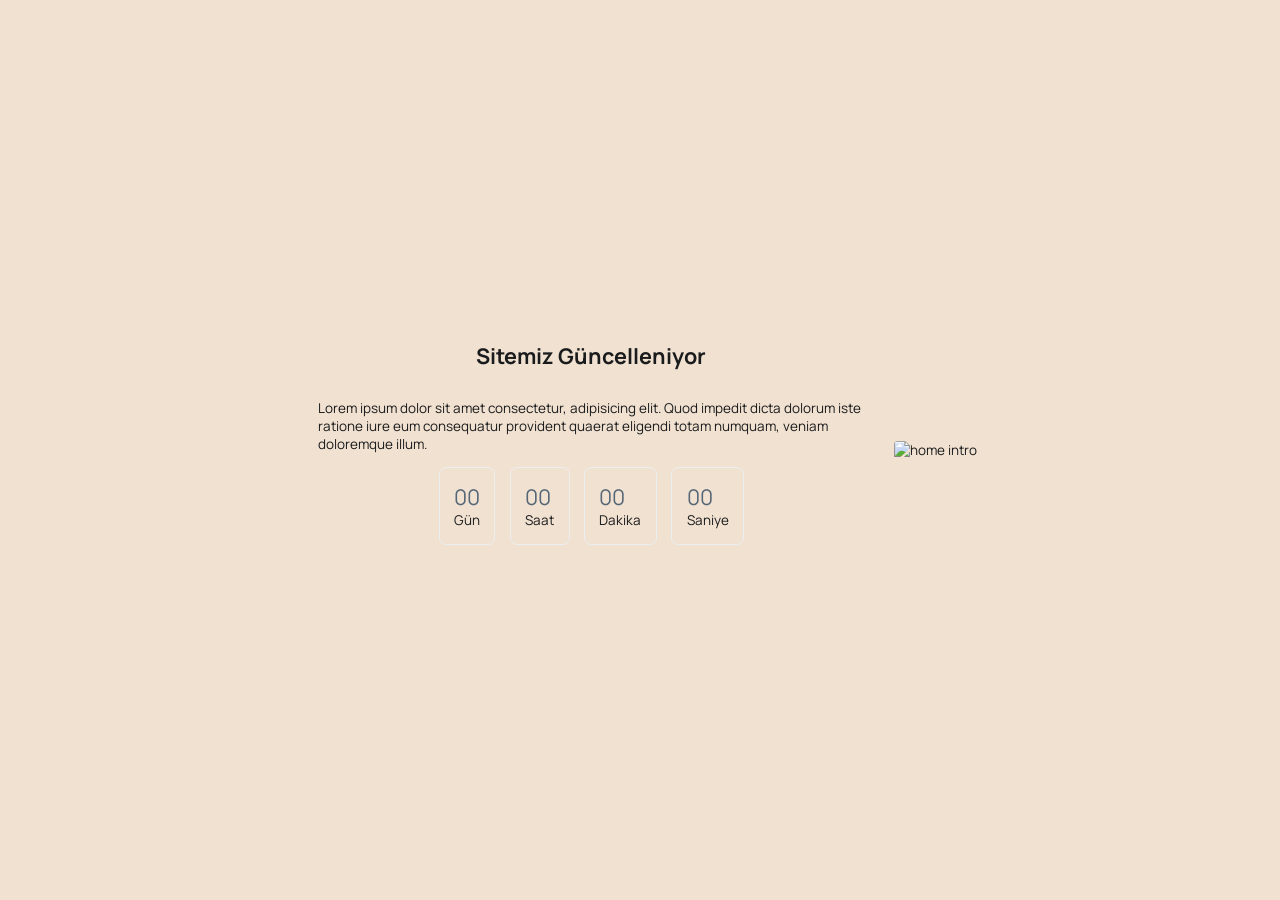
==== index.html @ 076073d6 "Add files via upload" ====
<!DOCTYPE html>
<!-- custom html file made by JeanDoe -->
<html lang="en">
<head>
    <meta charset="UTF-8">
    <meta name="viewport" content="width=device-width, initial-scale=1.0">
    <!-- custom css file link -->
    <link rel="stylesheet" href="css/style.css">
    <!-- font awesome icons -->
    <link rel="stylesheet" href="https://cdnjs.cloudflare.com/ajax/libs/font-awesome/6.4.0/css/all.min.css">
    <!-- document title -->
    <title>Comming soon landing page</title>
</head>
<body>    
    <section class="section home">
        <div class="intro">
            <h2>Sitemiz Güncelleniyor</h2>
            <p>Lorem ipsum dolor sit amet consectetur, adipisicing elit. Quod impedit dicta dolorum iste ratione iure eum consequatur provident quaerat eligendi totam numquam, veniam doloremque illum.</p>
            <div class="counter">
                <p class="day"><span>00</span>Gün</p>
                <p class="hour"><span>00</span>Saat</p>
                <p class="minute"><span>00</span>Dakika</p>
                <p class="second"><span>00</span>Saniye</p>
            </div>
        </div>
        <img src="img/Create-cuate.svg" alt="home intro">
    </section>
</body>
</html>
---- css/style.css ----
@charset 'utf-8';
@import url('https://fonts.googleapis.com/css2?family=Manrope&display=swap');

/* custom css file ,ade by JeanDoe */

/* initaialisation */

*{
    margin: 0;
    padding: 0;
    box-sizing: border-box;
    border: none;
    outline: none;
    text-decoration: none;
}

/*  declaration of variables  */
:root{
    --main-clr: #ffc100;
    --second-clr: #567;
    --light-bg: #f1e1d1;
    --white-bg: #f9fafa;
    --white: #fff;
    --black: #1a1b1c;
    --light-clr: #eceff1;
    --border: 1px solid var(--light-clr);
    --body-font: 'Manrope', Arial, sans-serif;
}

/* base */

html{
    font-size: 90%;
    scroll-behavior: smooth;
}

body{
    display: flex;
    justify-content: center;
    align-items: center;
    padding: 1rem;
    background: var(--light-bg);
    height: 100vh;
    font-weight: normal;
    font-size: 0.938rem;
    font-family: var(--body-font);
    color: var(--black);
}

.home{
    display: flex;
    justify-content: center;
    align-items: center;
    gap: 1rem;
    border-radius: .25rem;
    height: auto;
    width: 100%;
    flex-wrap: wrap-reverse;
    position: relative;
}

.home img{
    border-radius: .25rem;
    height: 100%;
    max-width: 30rem;
}

.home .intro{
    max-width: 40rem;
    display: flex;
    align-items: center;
    flex-direction: column;
    gap: 1rem;
    padding: 1rem;
    width: 100%;
}

.home .intro h2{
    font-size: 1.5rem;
    margin-bottom: 1rem;
    text-transform: capitalize;
}

.home .intro .description{
    margin-bottom: 1rem;
}

.home .intro .counter{
    margin-bottom: 1rem;
    display: flex;
    flex-wrap: wrap;
    gap: 1rem;
    text-transform: capitalize;
}

.home .intro .counter p{
    text-transform: capitalize;
    border: var(--border);
    padding: 1rem;
    border-radius: .5rem;
}

.home .intro .counter p span{
    display: block;
    font-size: 1.5rem;
    color: var(--second-clr);
}
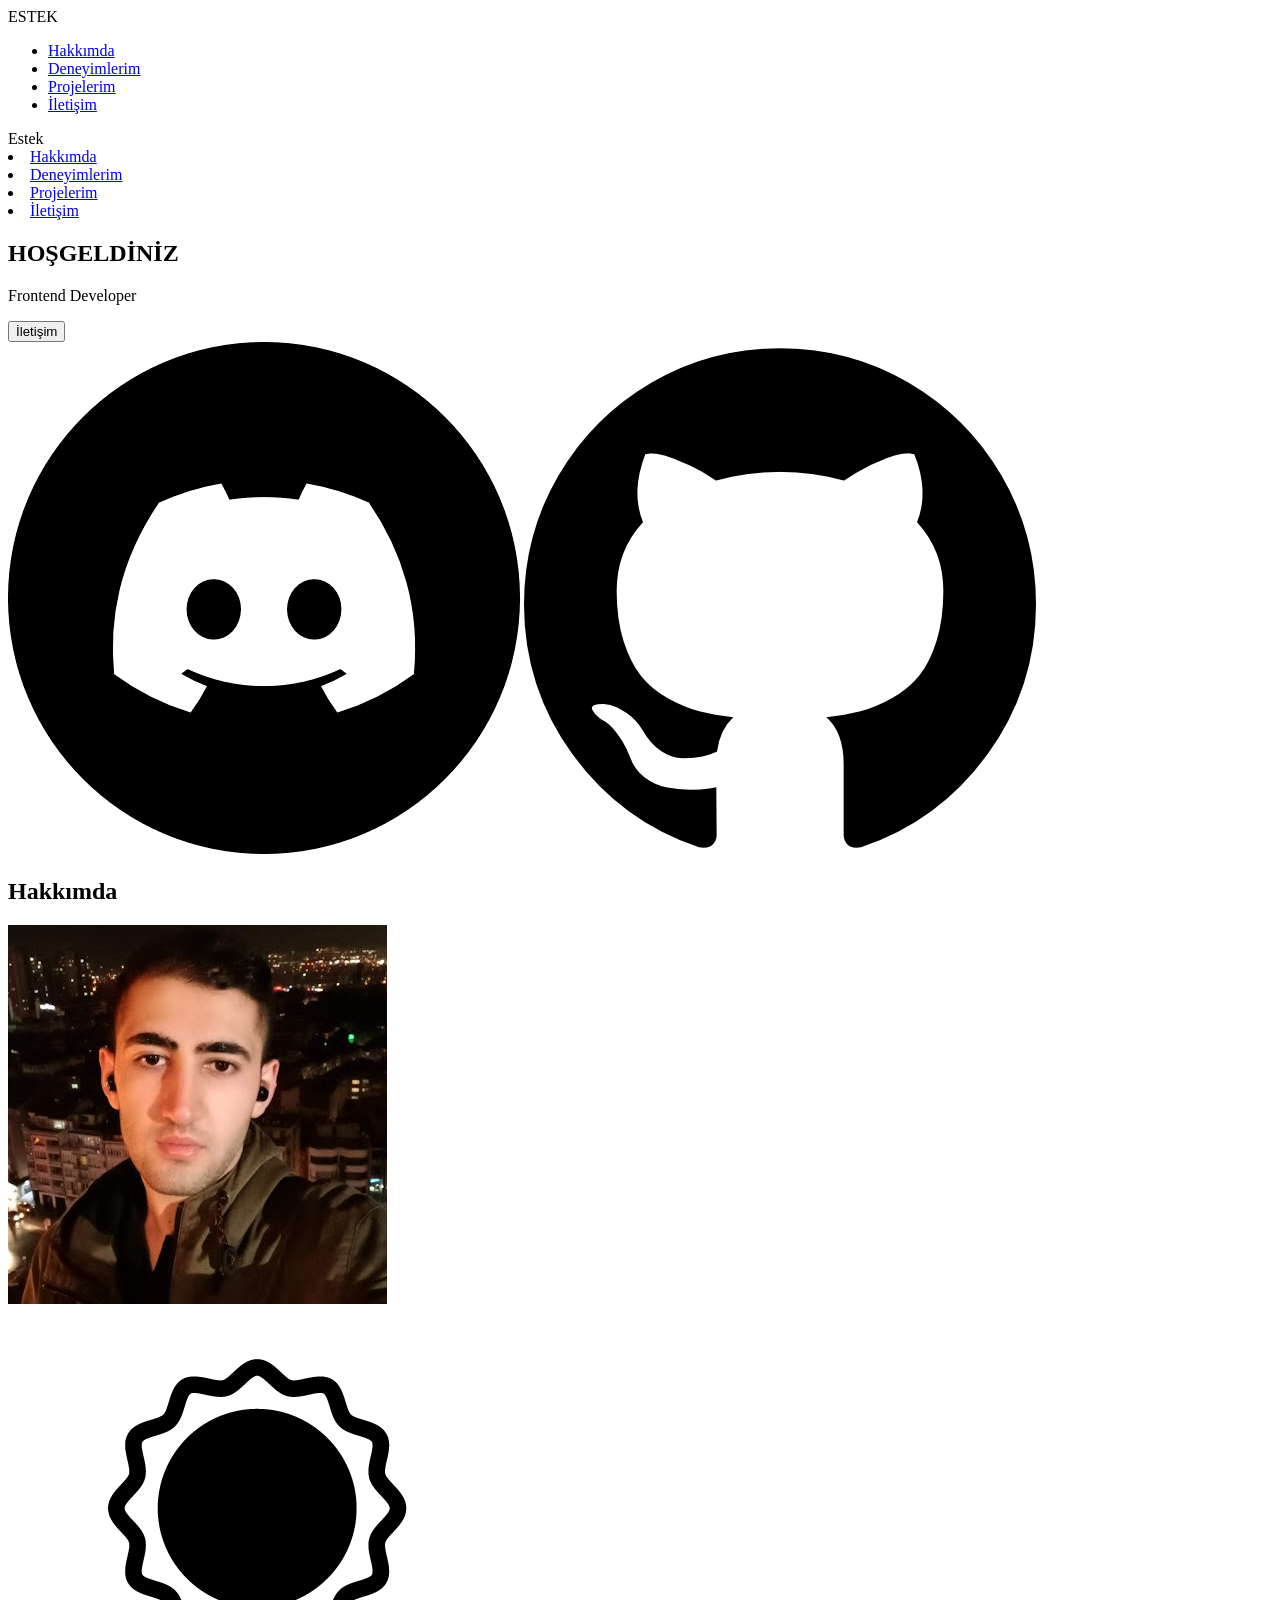
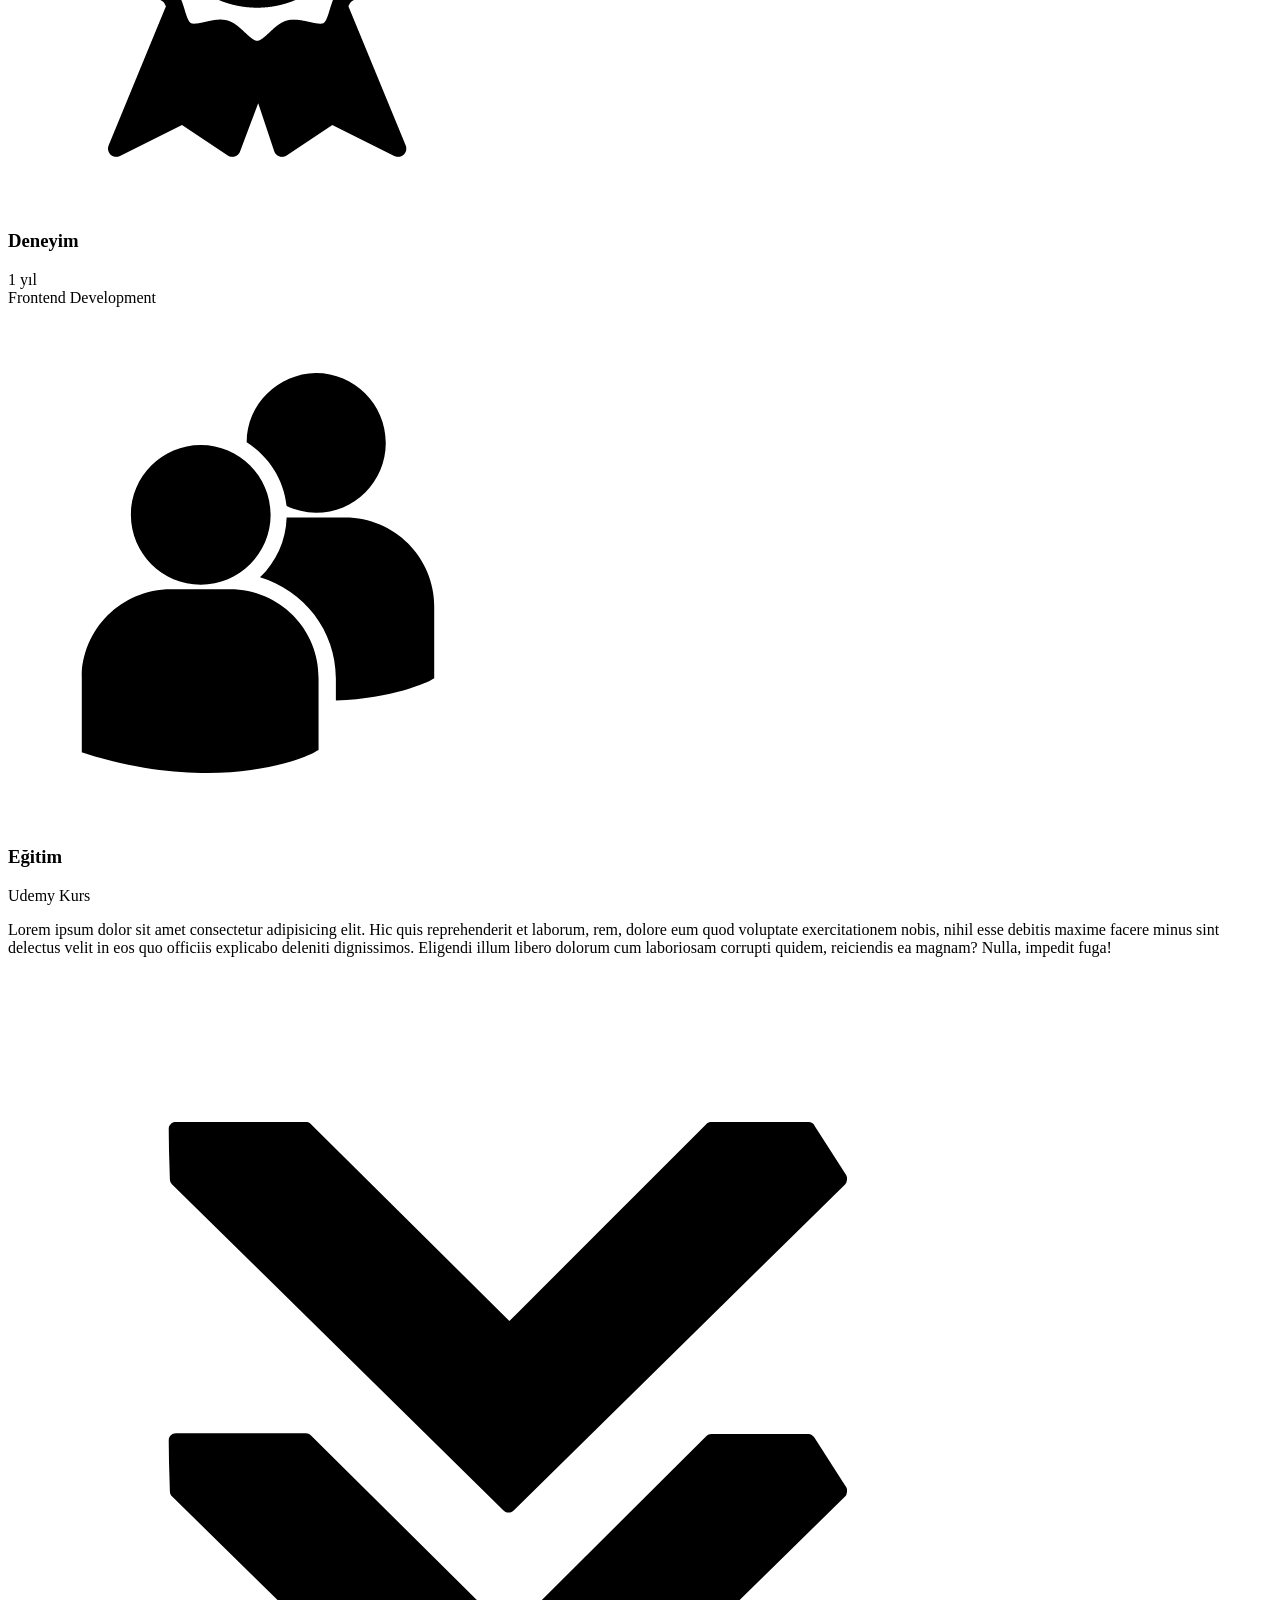
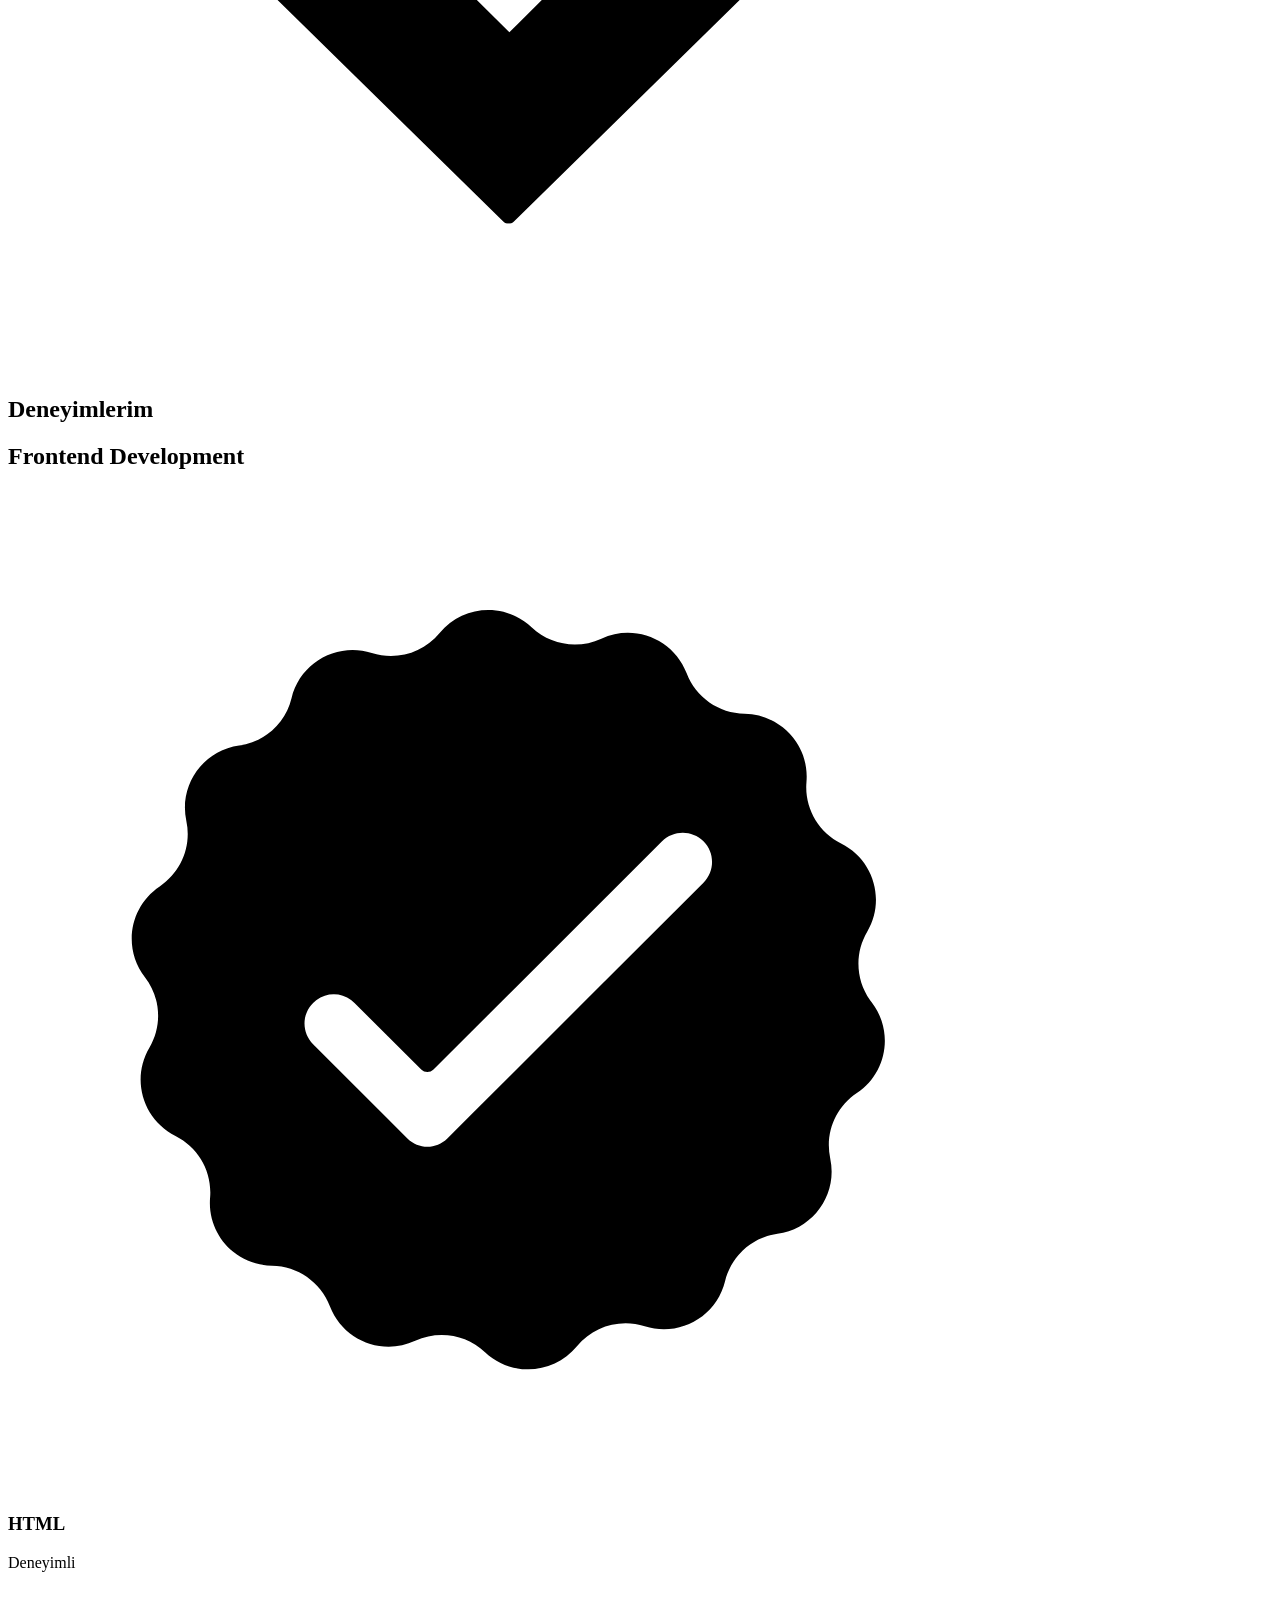
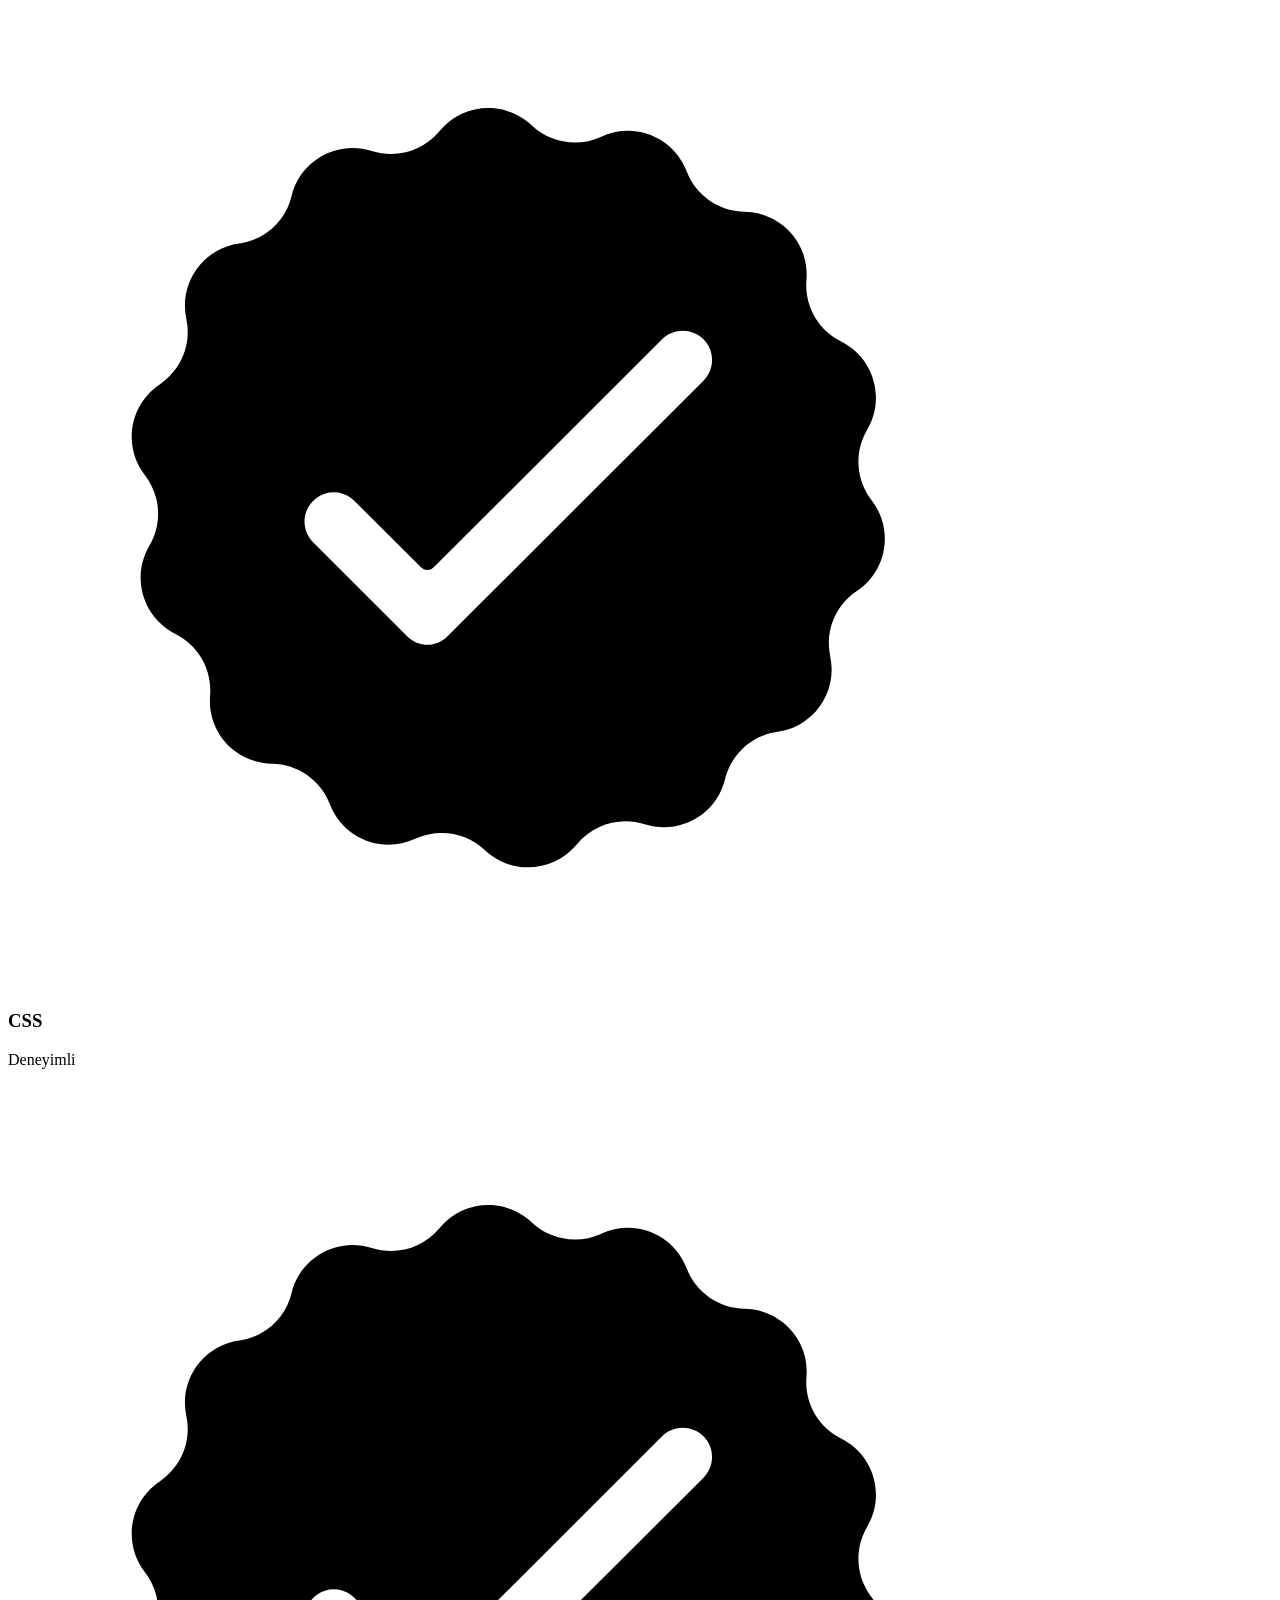
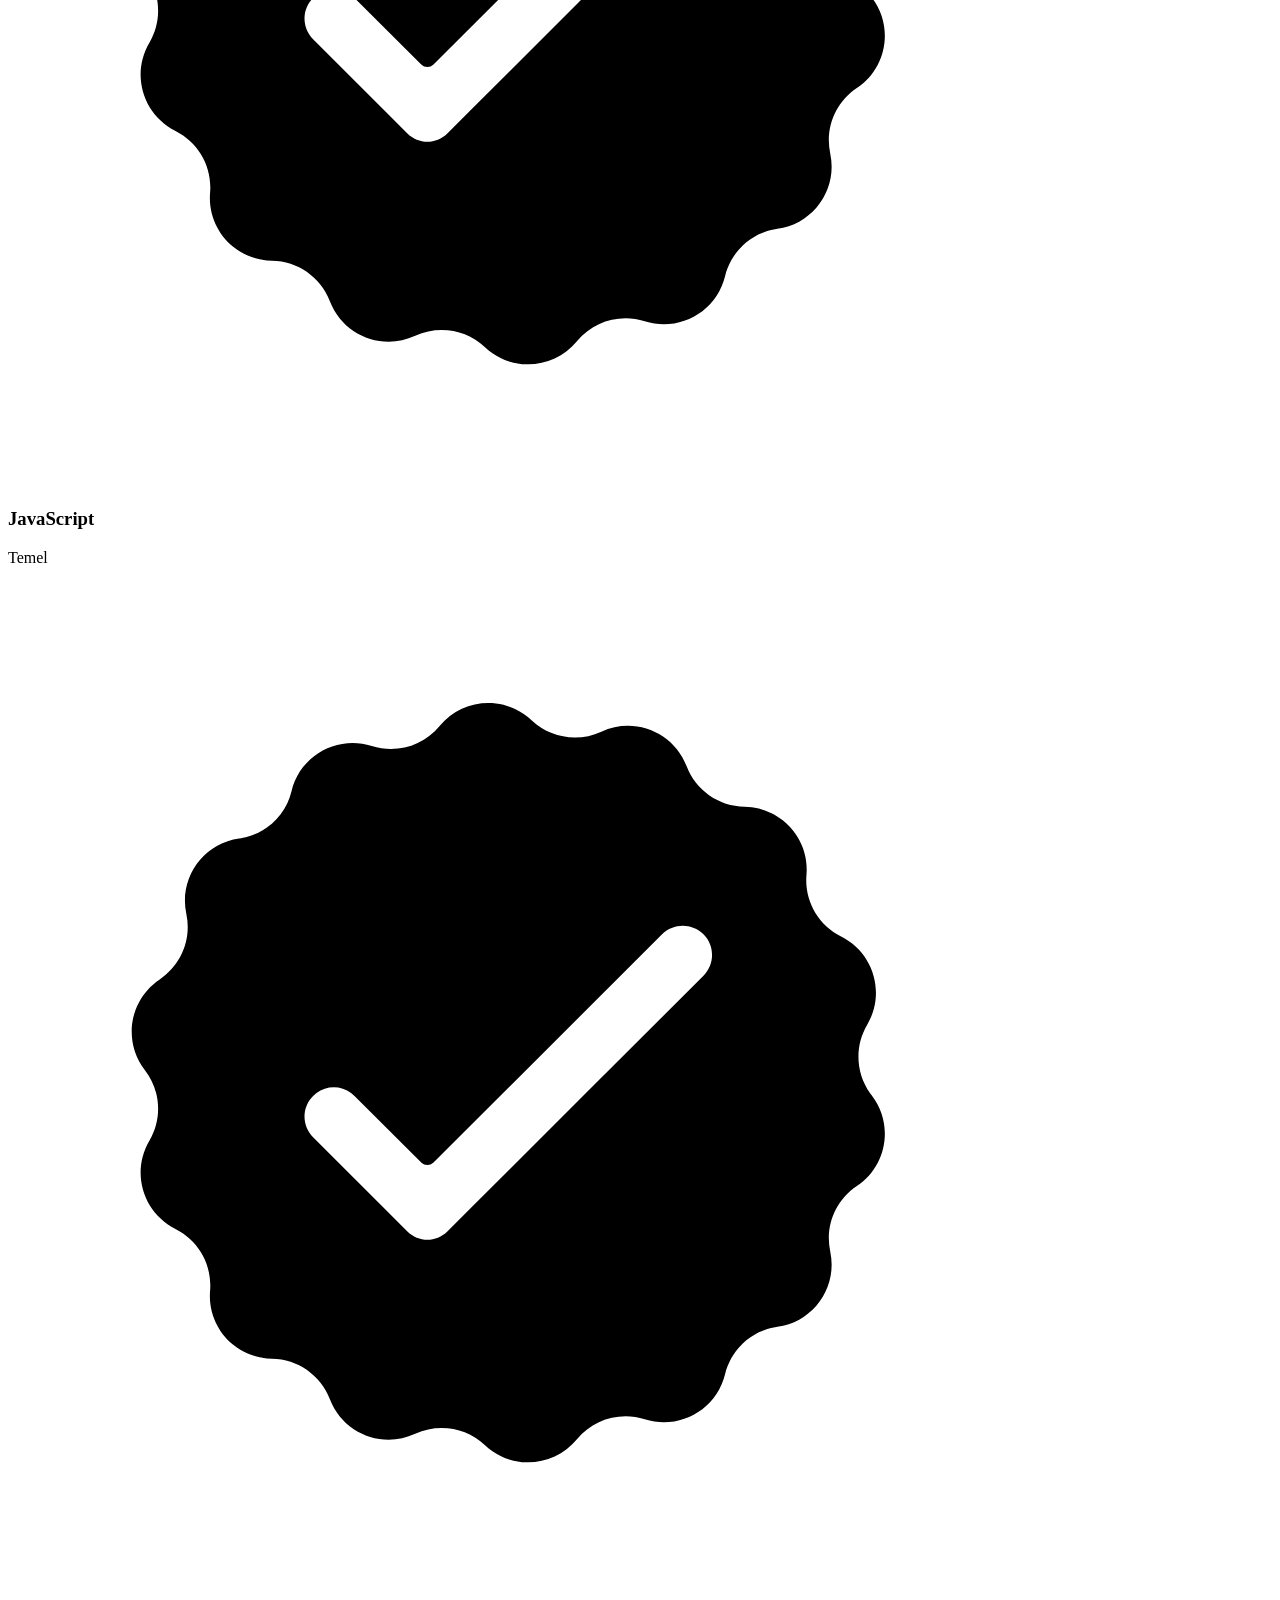
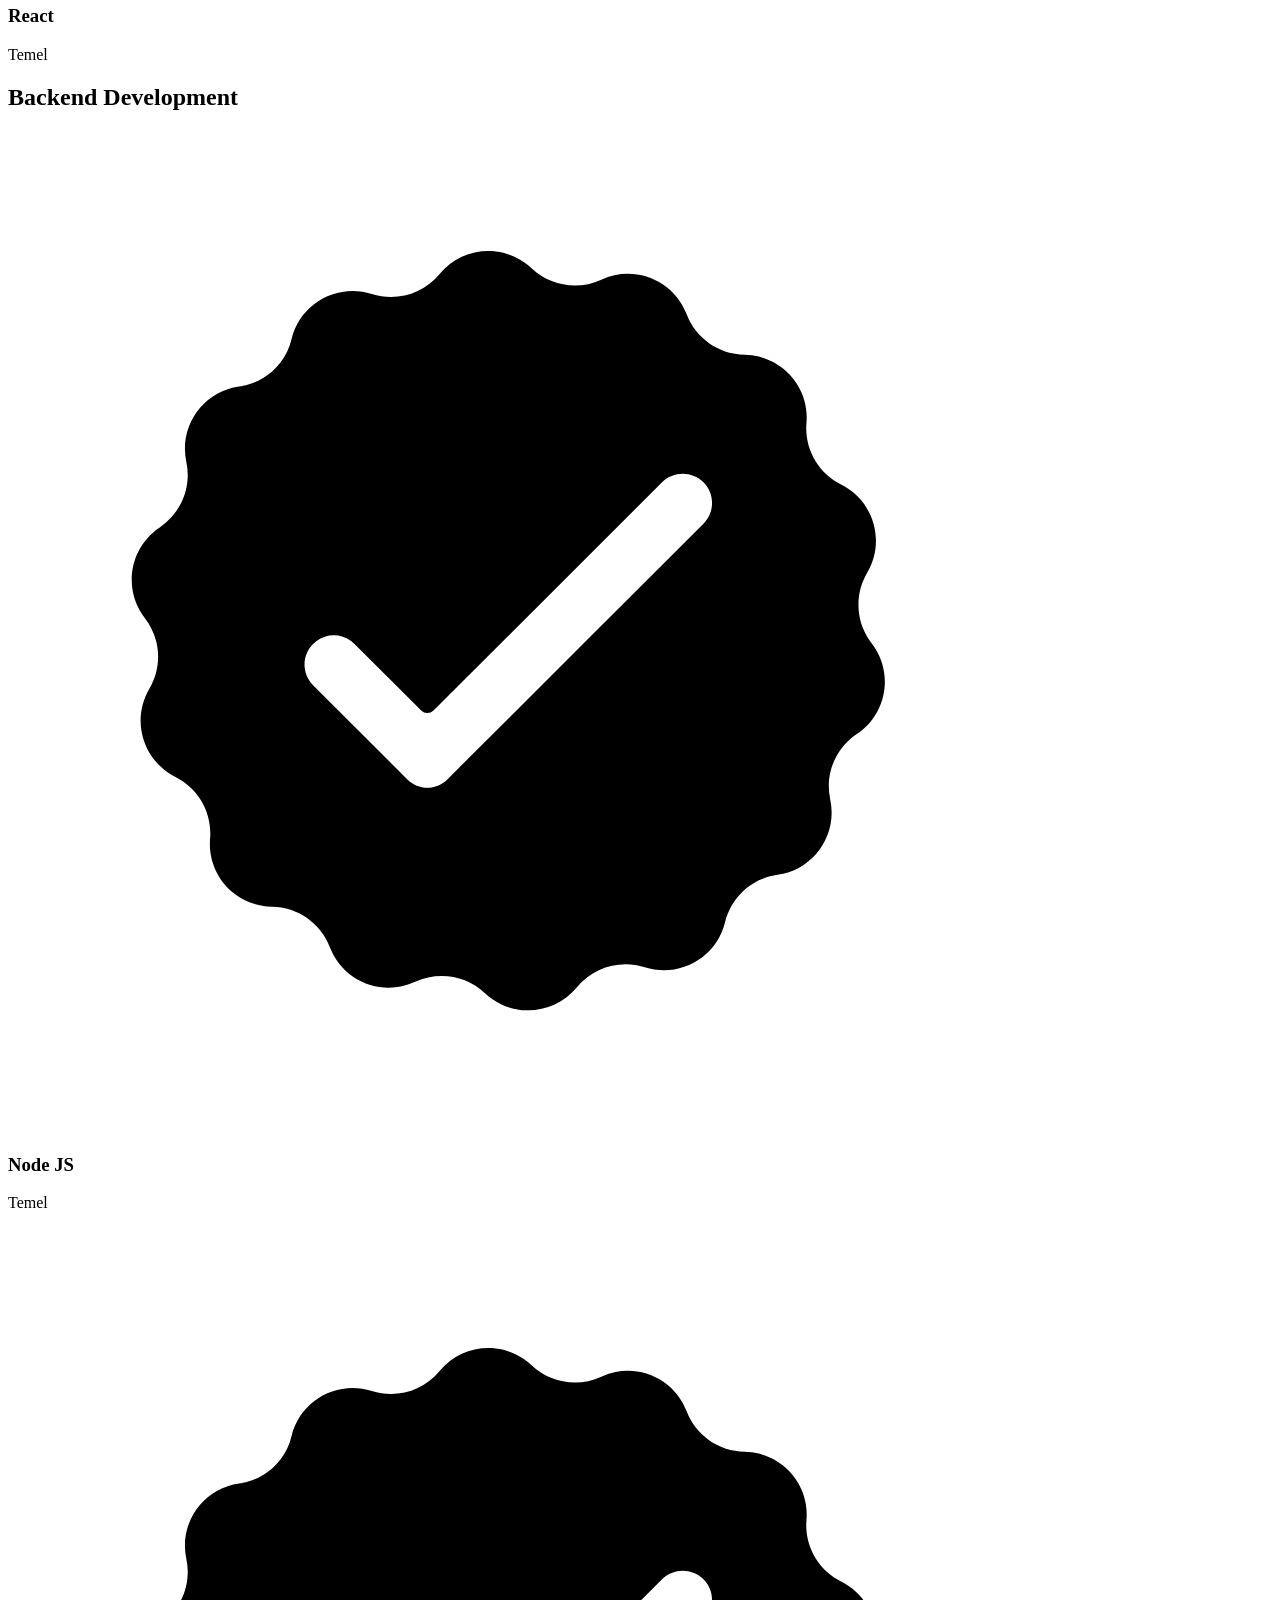
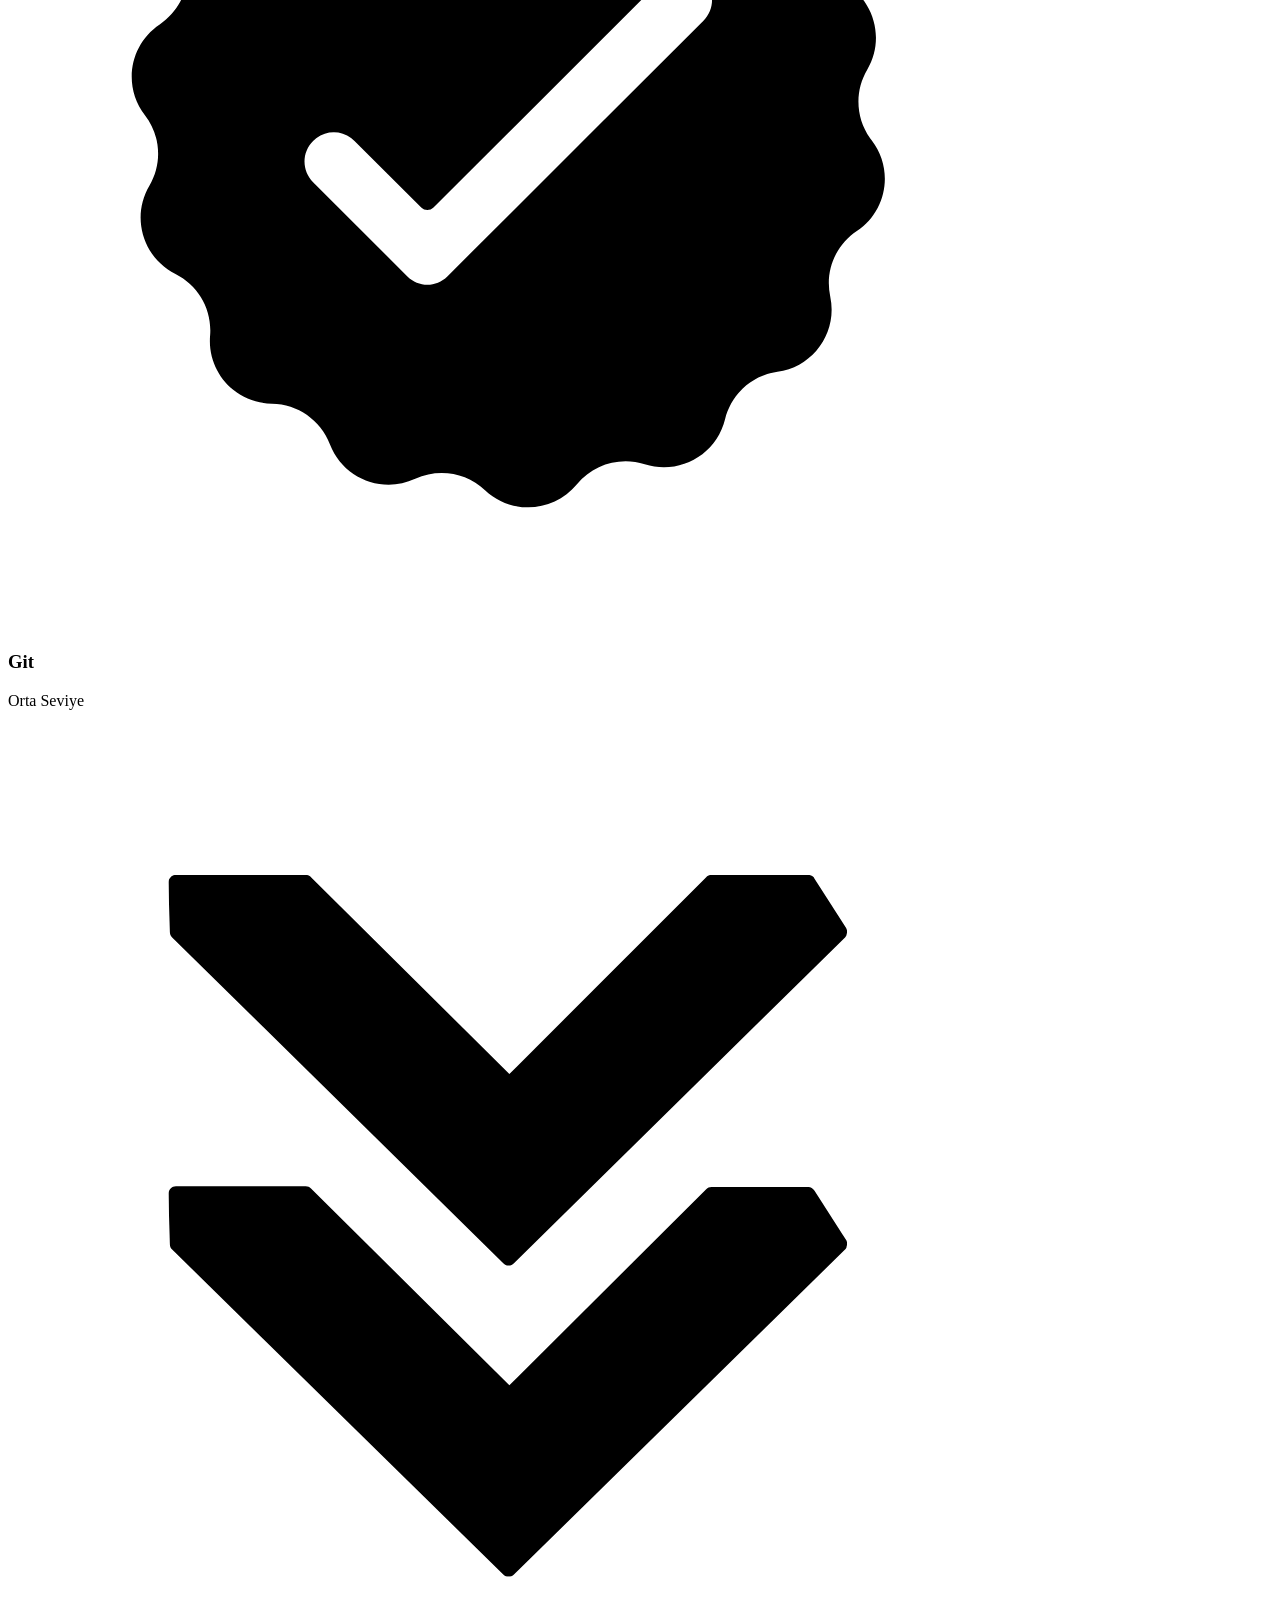
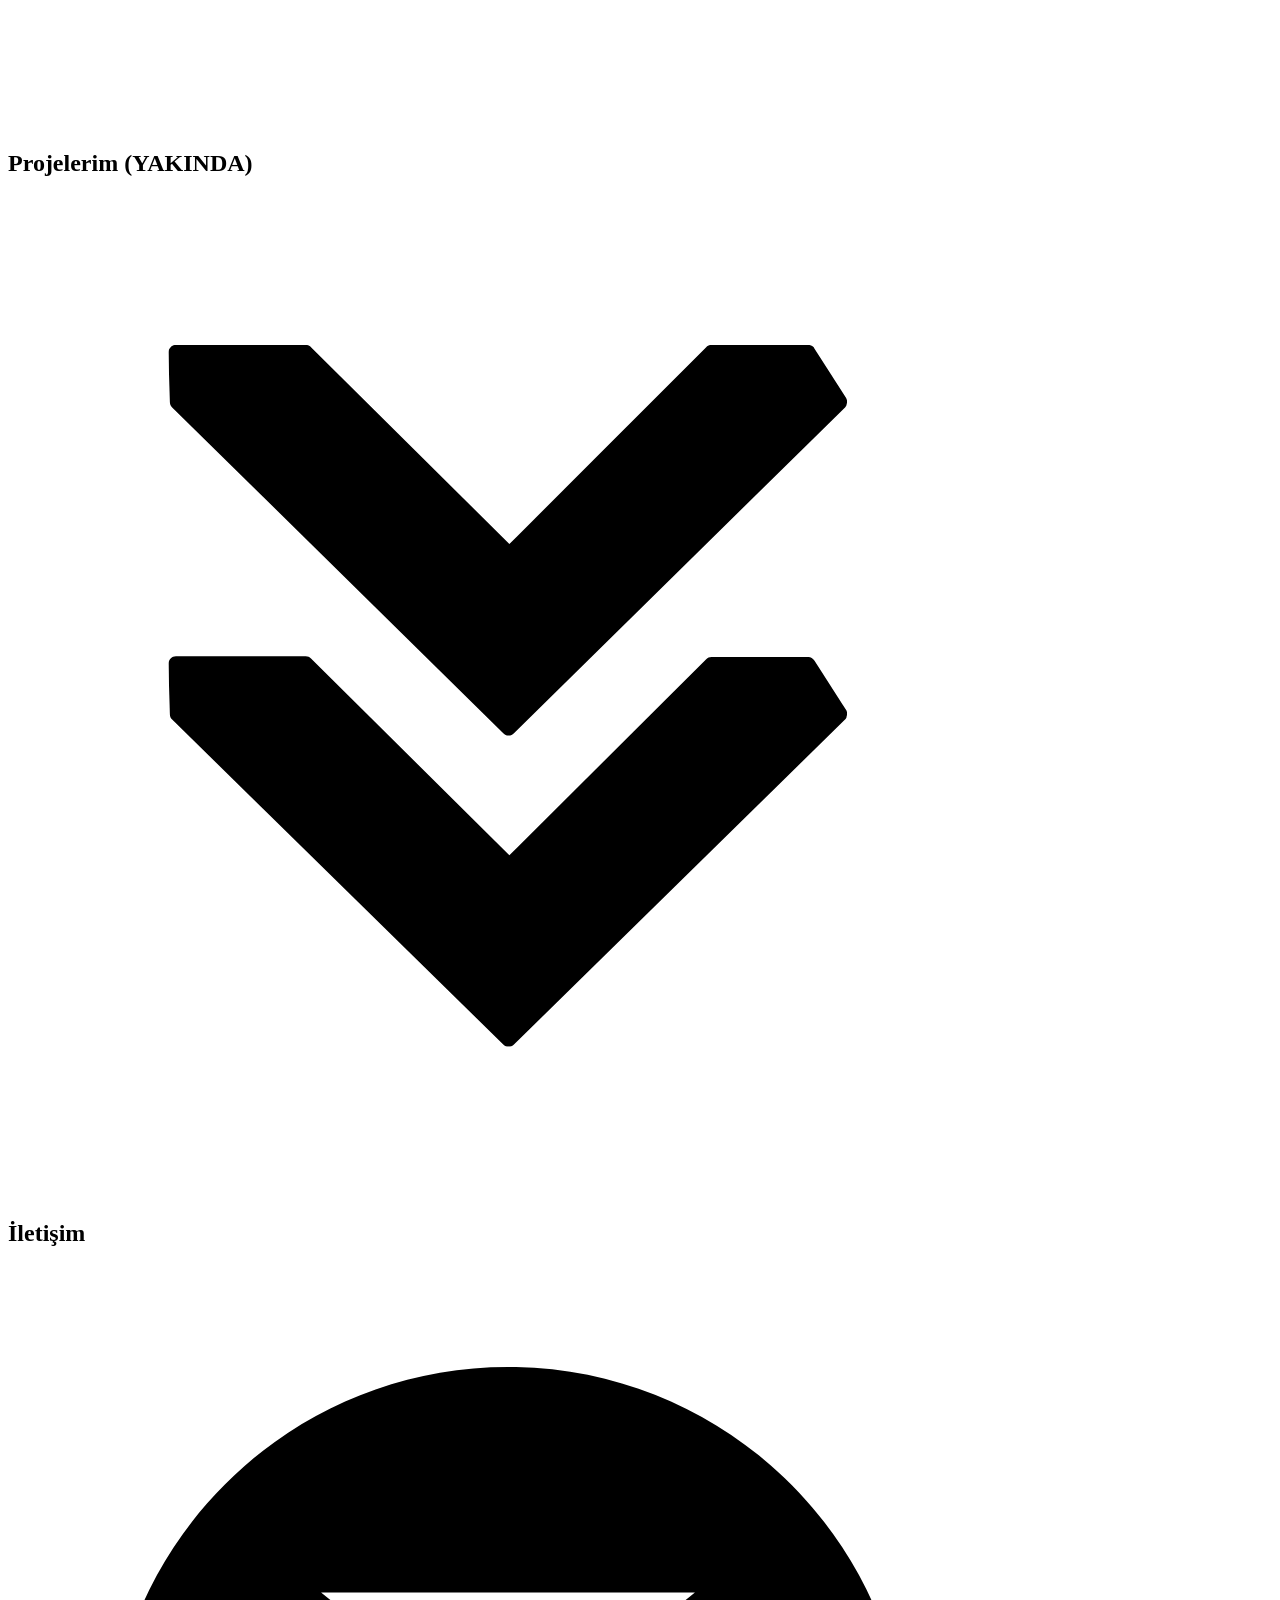
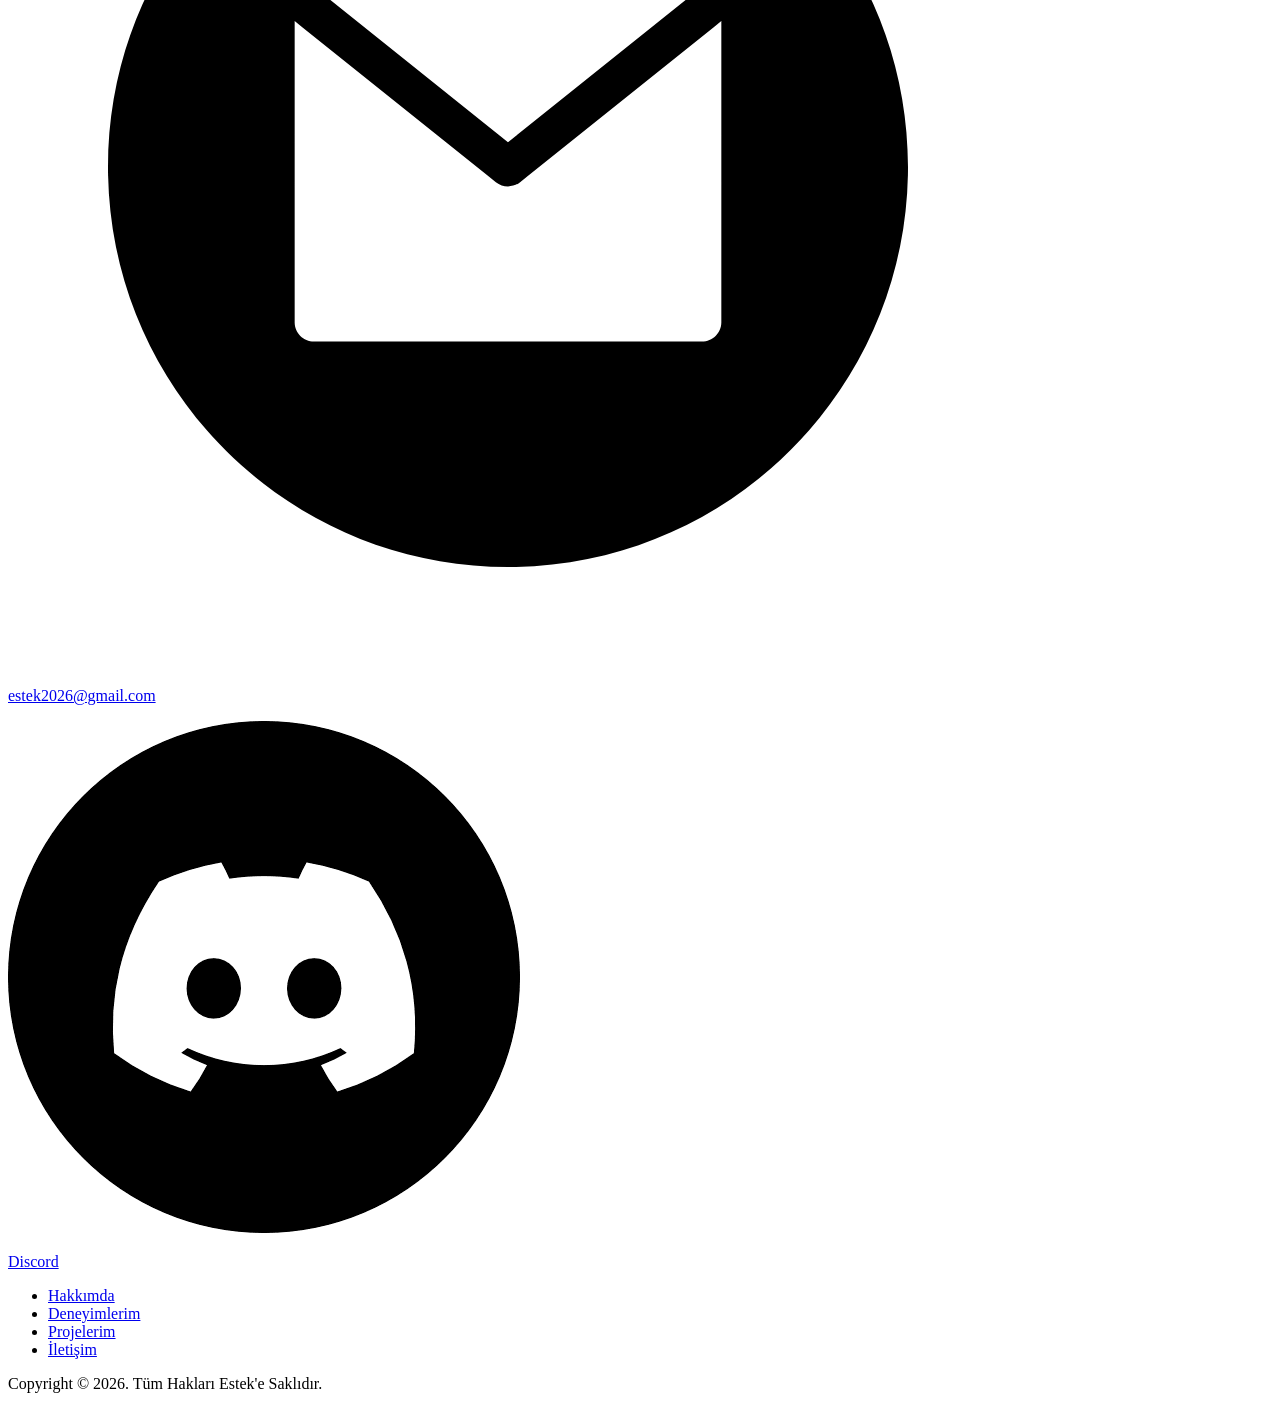
==== commit 594d5068: "Add files via upload" ====
--- a/index.html
+++ b/index.html
@@ -1,29 +1,271 @@
 <!DOCTYPE html>
-<!-- custom html file made by JeanDoe -->
 <html lang="en">
-<head>
-    <meta charset="UTF-8">
-    <meta name="viewport" content="width=device-width, initial-scale=1.0">
-    <!-- custom css file link -->
-    <link rel="stylesheet" href="css/style.css">
-    <!-- font awesome icons -->
-    <link rel="stylesheet" href="https://cdnjs.cloudflare.com/ajax/libs/font-awesome/6.4.0/css/all.min.css">
-    <!-- document title -->
-    <title>Comming soon landing page</title>
-</head>
-<body>    
-    <section class="section home">
-        <div class="intro">
-            <h2>Sitemiz Güncelleniyor</h2>
-            <p>Lorem ipsum dolor sit amet consectetur, adipisicing elit. Quod impedit dicta dolorum iste ratione iure eum consequatur provident quaerat eligendi totam numquam, veniam doloremque illum.</p>
-            <div class="counter">
-                <p class="day"><span>00</span>Gün</p>
-                <p class="hour"><span>00</span>Saat</p>
-                <p class="minute"><span>00</span>Dakika</p>
-                <p class="second"><span>00</span>Saniye</p>
-            </div>
-        </div>
-        <img src="img/Create-cuate.svg" alt="home intro">
-    </section>
-</body>
-</html>+  <head>
+    <meta charset="UTF-8" />
+    <meta http-equiv="X-UA-Compatible" content="IE=edge" />
+    <meta name="viewport" content="width=device-width, initial-scale=1.0" />
+    <title>Estek</title>
+    <link rel="stylesheet" href="style.css" />
+    <link rel="stylesheet" href="mediaqueries.css" />
+     <link rel="icon" href="/assets/estek_logo.jpg" type="image/x-icon">
+  </head>
+
+
+  <body>
+    <nav id="desktop-nav">
+      <div class="logo">ESTEK</div>
+      <div>
+        <ul class="nav-links">
+          <li><a href="#about">Hakkımda</a></li>
+          <li><a href="#experience">Deneyimlerim</a></li>
+          <li><a href="#projects">Projelerim</a></li>
+          <li><a href="#contact">İletişim</a></li>
+        </ul>
+      </div>
+    </nav>
+    <nav id="hamburger-nav">
+      <div class="logo">Estek</div>
+      <div class="hamburger-menu">
+        <div class="hamburger-icon" onclick="toggleMenu()">
+          <span></span>
+          <span></span>
+          <span></span>
+        </div>
+        <div class="menu-links">
+          <li><a href="#about" onclick="toggleMenu()">Hakkımda</a></li>
+          <li><a href="#experience" onclick="toggleMenu()">Deneyimlerim</a></li>
+          <li><a href="#projects" onclick="toggleMenu()">Projelerim</a></li>
+          <li><a href="#contact" onclick="toggleMenu()">İletişim</a></li>
+        </div>
+      </div>
+    </nav>
+    <section id="profile">
+      <div class="section__text">
+        <h1 class="title">HOŞGELDİNİZ</h1>
+        <p class="section__text__p2">Frontend Developer</p>
+        <div class="btn-container">
+          <button class="btn btn-color-1" onclick="location.href='./#contact'">
+            İletişim
+          </button>
+        </div>
+        <div id="socials-container">
+          <img
+            src="./assets/discord-icon.webp"
+            alt="My LinkedIn profile"
+            class="icon"
+            onclick="location.href='https://discord.gg/jt8sPBTThY'"
+          />
+         
+          <img
+            src="./assets/github.png"
+            alt="My Github profile"
+            class="icon"
+            onclick="location.href='https://github.com/'"
+          />
+        </div>
+      </div>
+    </section>
+
+  <!----------------------------HAKKIMDA KISMI------------------>
+
+    <section id="about">
+      <h1 class="title">Hakkımda</h1>
+      <div class="section-container">
+        <div class="section__pic-container">
+          <img
+            src="./assets/about-pic.jpg"
+            alt="Profile picture"
+            class="about-pic"
+          />
+        </div>
+        <div class="about-details-container">
+          <div class="about-containers">
+            <div class="details-container">
+              <img
+                src="./assets/experience.png"
+                alt="Experience icon"
+                class="icon"
+              />
+              <h3>Deneyim
+              </h3>
+              <p>1 yıl <br />Frontend Development</p>
+            </div>
+            <div class="details-container">
+              <img
+                src="./assets/education.png"
+                alt="Education icon"
+                class="icon"
+              />
+              <h3>Eğitim</h3>
+              <p>Udemy Kurs</p>
+            </div>
+          </div>
+          <div class="text-container">
+            <p>
+              Lorem ipsum dolor sit amet consectetur adipisicing elit. Hic quis
+              reprehenderit et laborum, rem, dolore eum quod voluptate
+              exercitationem nobis, nihil esse debitis maxime facere minus sint
+              delectus velit in eos quo officiis explicabo deleniti dignissimos.
+              Eligendi illum libero dolorum cum laboriosam corrupti quidem,
+              reiciendis ea magnam? Nulla, impedit fuga!
+            </p>
+          </div>
+        </div>
+      </div>
+      <img
+        src="./assets/arrow.png"
+        alt="Arrow icon"
+        class="icon arrow"
+        onclick="location.href='./#experience'"
+      />
+    </section>
+
+<!----------------------------------DENEYİMLERİM KISMI-------------------->
+
+    <section id="experience">
+      <h1 class="title">Deneyimlerim</h1>
+      <div class="experience-details-container">
+        <div class="about-containers">
+          <div class="details-container">
+            <h2 class="experience-sub-title">Frontend Development</h2>
+            <div class="article-container">
+              <article>
+                <img
+                  src="./assets/checkmark.png"
+                  alt="Experience icon"
+                  class="icon"
+                />
+                <div>
+                  <h3>HTML</h3>
+                  <p>Deneyimli</p>
+                </div>
+              </article>
+              <article>
+                <img
+                  src="./assets/checkmark.png"
+                  alt="Experience icon"
+                  class="icon"
+                />
+                <div>
+                  <h3>CSS</h3>
+                  <p>Deneyimli</p>
+                </div>
+              </article>
+              <article>
+                <img
+                  src="./assets/checkmark.png"
+                  alt="Experience icon"
+                  class="icon"
+                />
+                <div>
+                  <h3>JavaScript</h3>
+                  <p>Temel</p>
+                </div>
+              </article>
+           
+              <article>
+                <img
+                  src="./assets/checkmark.png"
+                  alt="Experience icon"
+                  class="icon"
+                />
+                <div>
+                  <h3>React</h3>
+                  <p>Temel
+                  </p>
+                </div>
+              </article>
+            </div>
+          </div>
+          <div class="details-container">
+            <h2 class="experience-sub-title">Backend Development</h2>
+            <div class="article-container">
+              <article>
+                <img
+                  src="./assets/checkmark.png"
+                  alt="Experience icon"
+                  class="icon"
+                />
+                <div>
+                  <h3>Node JS</h3>
+                  <p>Temel</p>
+                </div>
+              </article>
+              <article>
+                <img
+                  src="./assets/checkmark.png"
+                  alt="Experience icon"
+                  class="icon"
+                />
+                <div>
+                  <h3>Git</h3>
+                  <p>Orta Seviye</p>
+                </div>
+              </article>
+            </div>
+          </div>
+        </div>
+      </div>
+      <img
+        src="./assets/arrow.png"
+        alt="Arrow icon"
+        class="icon arrow"
+        onclick="location.href='./#projects'"
+      />
+    </section>
+  <!------------------------PROJELERİM KISMI---------------->
+
+    <section id="projects">
+      <h1 class="title">Projelerim (YAKINDA)</h1>
+      <img
+        src="./assets/arrow.png"
+        alt="Arrow icon"
+        class="icon arrow"
+        onclick="location.href='./#contact'"
+      />
+    </section>
+
+  <!-----------------------İLETİŞİM KISMI----------------->
+
+    <section id="contact">
+      <h1 class="title">İletişim</h1>
+      <div class="contact-info-upper-container"> 
+        <div class="contact-info-container">
+          <img
+            src="./assets/email.png"
+            alt="Email icon"
+            class="icon contact-icon email-icon"
+          />
+          <p><a href="mailto:examplemail@gmail.com">estek2026@gmail.com</a></p>
+        </div>
+
+        <div class="contact-info-container">
+          <img
+            src="./assets/discord-icon.webp"
+            alt="LinkedIn icon"
+            class="icon contact-icon"
+          />
+          <p><a href="https://discord.gg/jt8sPBTThY">Discord</a></p>
+        </div>
+      </div>
+
+    </section>
+
+    <footer>
+
+      <nav>
+        <div class="nav-links-container">
+          <ul class="nav-links">
+            <li><a href="#about">Hakkımda</a></li>
+            <li><a href="#experience">Deneyimlerim</a></li>
+            <li><a href="#projects">Projelerim</a></li>
+            <li><a href="#contact">İletişim</a></li>
+          </ul>
+        </div>
+      </nav>
+
+      <p>Copyright &#169; 2026. Tüm Hakları Estek'e Saklıdır.</p>
+    </footer>
+    <script src="script.js"></script>
+  </body>
+</html>
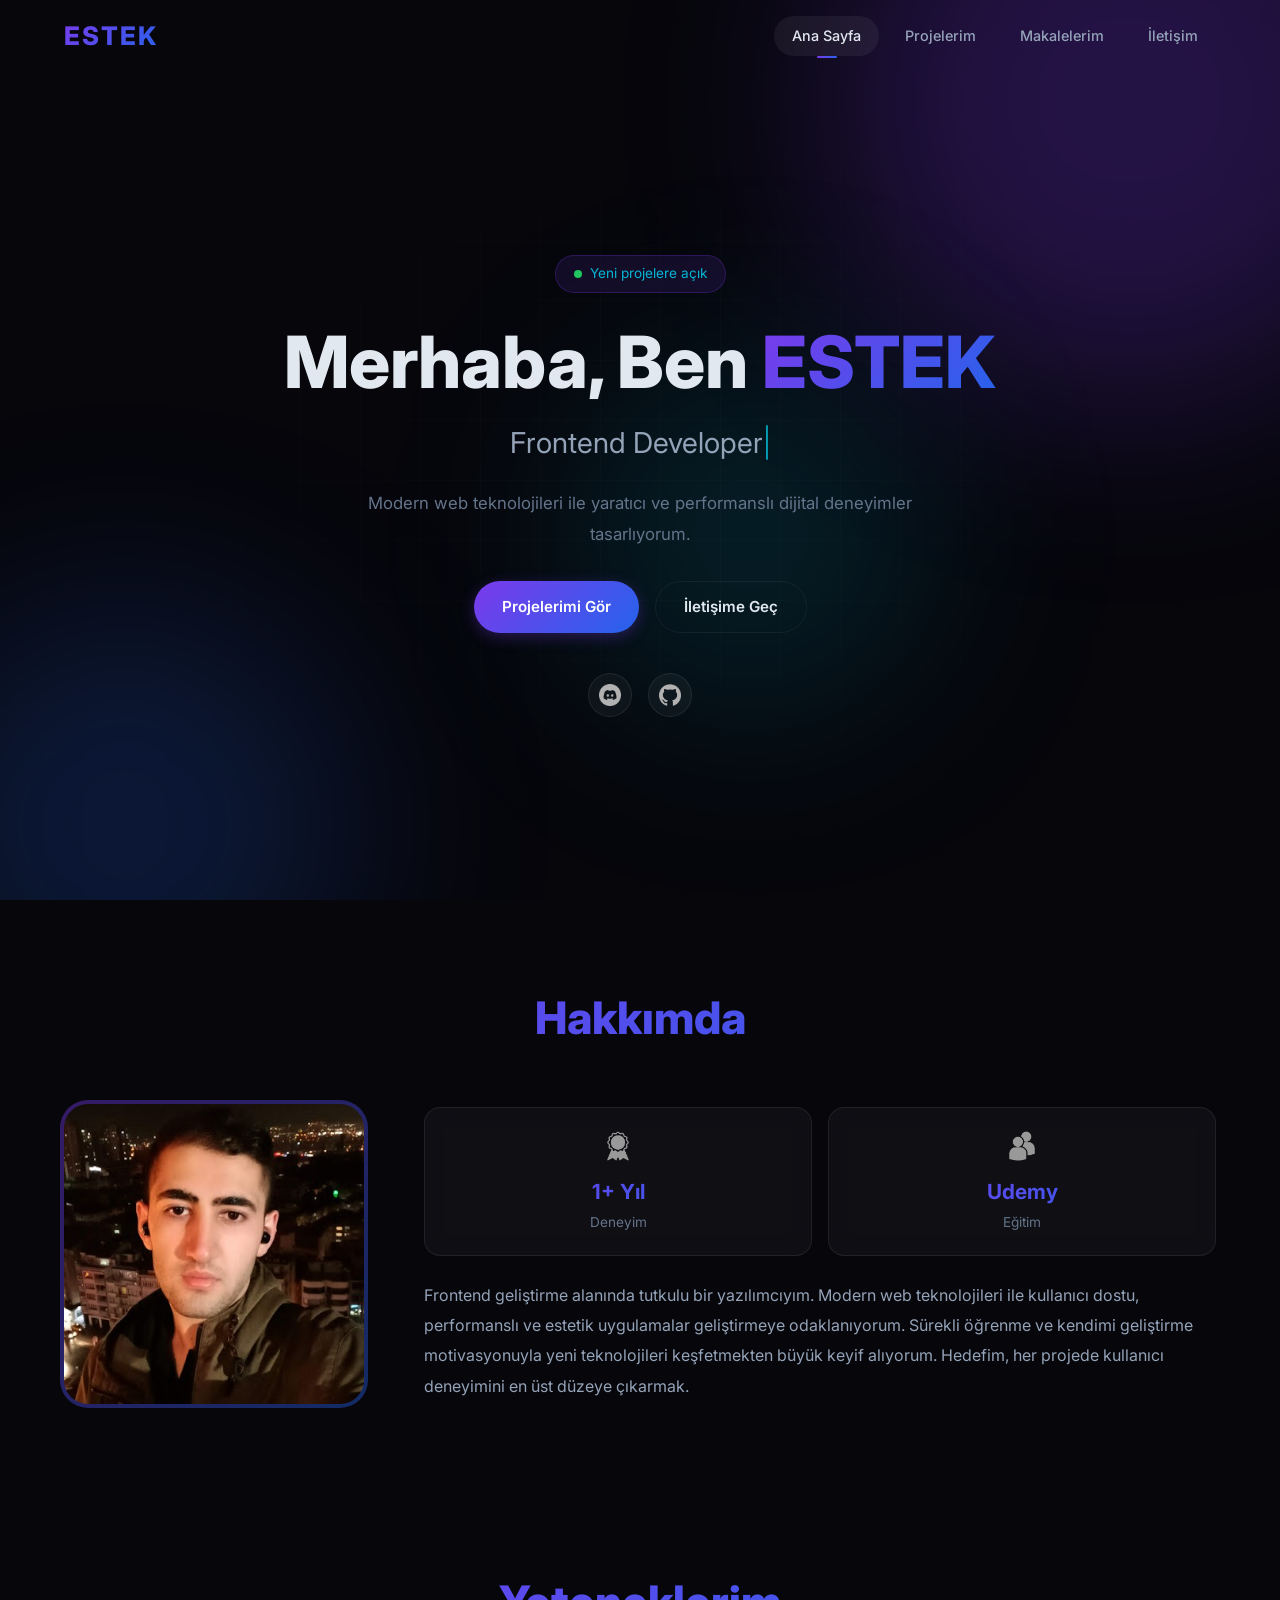
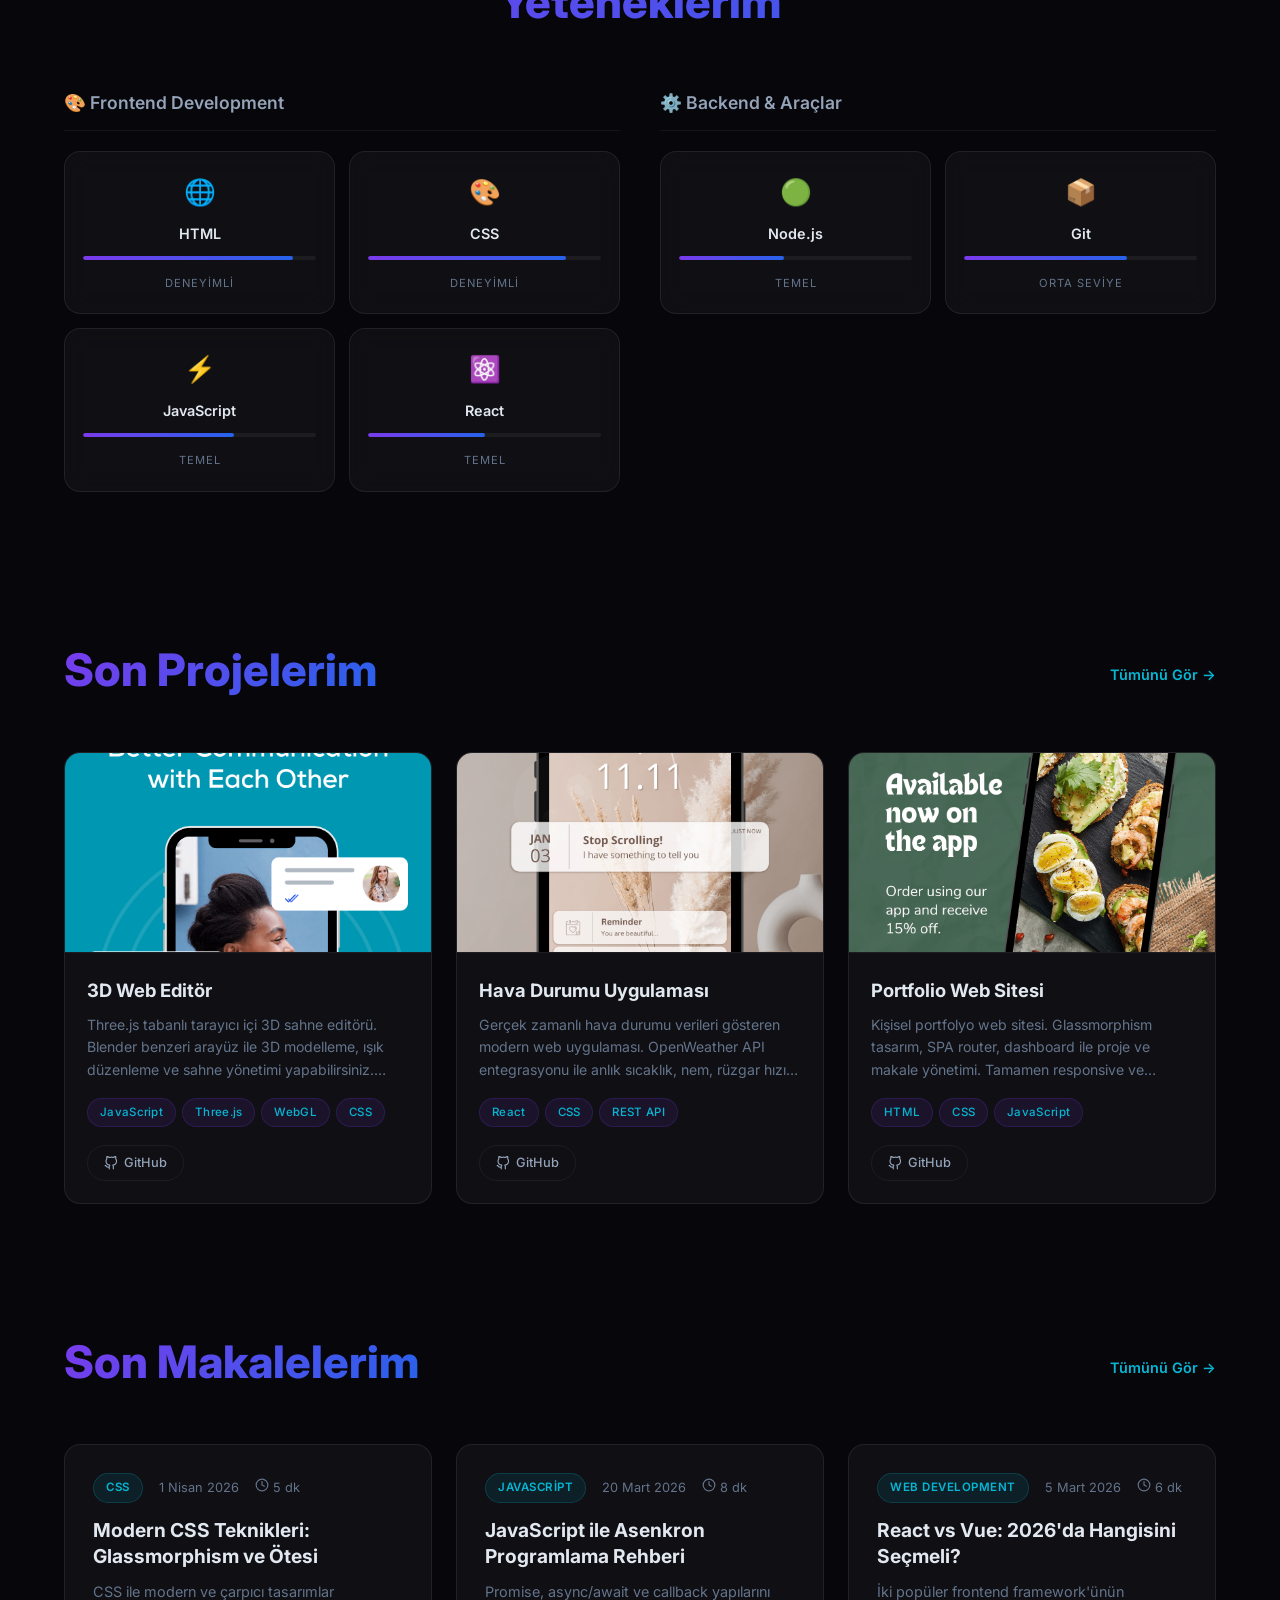
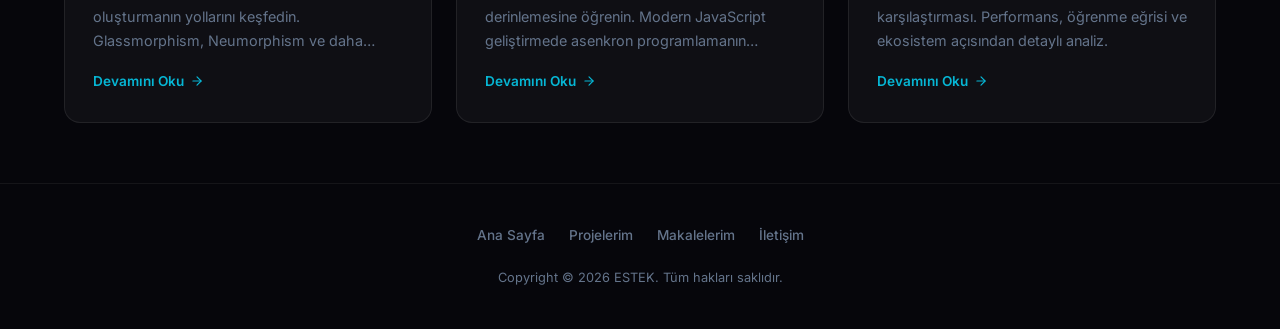
==== commit 43b2f894: "Add files via upload" ====
--- a/index.html
+++ b/index.html
@@ -1,271 +1,243 @@
 <!DOCTYPE html>
-<html lang="en">
-  <head>
-    <meta charset="UTF-8" />
-    <meta http-equiv="X-UA-Compatible" content="IE=edge" />
-    <meta name="viewport" content="width=device-width, initial-scale=1.0" />
-    <title>Estek</title>
-    <link rel="stylesheet" href="style.css" />
-    <link rel="stylesheet" href="mediaqueries.css" />
-     <link rel="icon" href="/assets/estek_logo.jpg" type="image/x-icon">
-  </head>
-
-
-  <body>
-    <nav id="desktop-nav">
-      <div class="logo">ESTEK</div>
-      <div>
-        <ul class="nav-links">
-          <li><a href="#about">Hakkımda</a></li>
-          <li><a href="#experience">Deneyimlerim</a></li>
-          <li><a href="#projects">Projelerim</a></li>
-          <li><a href="#contact">İletişim</a></li>
-        </ul>
+<html lang="tr">
+<head>
+  <meta charset="UTF-8">
+  <meta name="viewport" content="width=device-width, initial-scale=1.0">
+  <meta name="description" content="Estek - Frontend Developer Portfolyo. Projelerim, makalelerim ve deneyimlerim.">
+  <title>ESTEK | Portfolyo & Blog</title>
+  <link rel="icon" href="./assets/estek_logo.jpg" type="image/x-icon">
+  <link rel="stylesheet" href="style.css">
+  <link rel="stylesheet" href="mediaqueries.css">
+</head>
+<body>
+
+  <!-- ===== NAVIGATION ===== -->
+  <nav class="navbar" id="navbar">
+    <div class="nav-container">
+      <a href="#home" class="nav-logo">ESTEK</a>
+      <div class="nav-menu" id="nav-menu">
+        <a href="#home" class="nav-link active" data-page="home">Ana Sayfa</a>
+        <a href="#projects" class="nav-link" data-page="projects">Projelerim</a>
+        <a href="#articles" class="nav-link" data-page="articles">Makalelerim</a>
+        <a href="#contact" class="nav-link" data-page="contact">İletişim</a>
       </div>
-    </nav>
-    <nav id="hamburger-nav">
-      <div class="logo">Estek</div>
-      <div class="hamburger-menu">
-        <div class="hamburger-icon" onclick="toggleMenu()">
-          <span></span>
-          <span></span>
-          <span></span>
-        </div>
-        <div class="menu-links">
-          <li><a href="#about" onclick="toggleMenu()">Hakkımda</a></li>
-          <li><a href="#experience" onclick="toggleMenu()">Deneyimlerim</a></li>
-          <li><a href="#projects" onclick="toggleMenu()">Projelerim</a></li>
-          <li><a href="#contact" onclick="toggleMenu()">İletişim</a></li>
-        </div>
+      <div class="nav-toggle" id="nav-toggle">
+        <span></span>
+        <span></span>
+        <span></span>
       </div>
-    </nav>
-    <section id="profile">
-      <div class="section__text">
-        <h1 class="title">HOŞGELDİNİZ</h1>
-        <p class="section__text__p2">Frontend Developer</p>
-        <div class="btn-container">
-          <button class="btn btn-color-1" onclick="location.href='./#contact'">
-            İletişim
-          </button>
-        </div>
-        <div id="socials-container">
-          <img
-            src="./assets/discord-icon.webp"
-            alt="My LinkedIn profile"
-            class="icon"
-            onclick="location.href='https://discord.gg/jt8sPBTThY'"
-          />
-         
-          <img
-            src="./assets/github.png"
-            alt="My Github profile"
-            class="icon"
-            onclick="location.href='https://github.com/'"
-          />
-        </div>
-      </div>
-    </section>
-
-  <!----------------------------HAKKIMDA KISMI------------------>
-
-    <section id="about">
-      <h1 class="title">Hakkımda</h1>
-      <div class="section-container">
-        <div class="section__pic-container">
-          <img
-            src="./assets/about-pic.jpg"
-            alt="Profile picture"
-            class="about-pic"
-          />
-        </div>
-        <div class="about-details-container">
-          <div class="about-containers">
-            <div class="details-container">
-              <img
-                src="./assets/experience.png"
-                alt="Experience icon"
-                class="icon"
-              />
-              <h3>Deneyim
-              </h3>
-              <p>1 yıl <br />Frontend Development</p>
+    </div>
+  </nav>
+
+  <!-- ===== MAIN APP ===== -->
+  <main id="app">
+
+    <!-- ===== HOME VIEW ===== -->
+    <div id="view-home" class="view active">
+
+      <!-- Hero Section -->
+      <section class="hero" id="hero">
+        <div class="hero-bg">
+          <div class="orb orb-1"></div>
+          <div class="orb orb-2"></div>
+          <div class="orb orb-3"></div>
+        </div>
+        <div class="hero-grid"></div>
+        <div class="hero-content">
+          <div class="hero-badge">
+            <span class="badge-dot"></span>
+            Yeni projelere açık
+          </div>
+          <h1 class="hero-title">
+            Merhaba, Ben <span class="gradient-text">ESTEK</span>
+          </h1>
+          <div class="hero-subtitle">
+            <span id="typed-text"></span><span class="cursor">|</span>
+          </div>
+          <p class="hero-description">
+            Modern web teknolojileri ile yaratıcı ve performanslı dijital deneyimler tasarlıyorum.
+          </p>
+          <div class="hero-buttons">
+            <a href="#projects" class="btn btn-primary">Projelerimi Gör</a>
+            <a href="#contact" class="btn btn-outline">İletişime Geç</a>
+          </div>
+          <div class="hero-socials">
+            <a href="https://discord.gg/jt8sPBTThY" target="_blank" class="social-link" aria-label="Discord">
+              <img src="./assets/discord-icon.webp" alt="Discord">
+            </a>
+            <a href="https://github.com/" target="_blank" class="social-link" aria-label="GitHub">
+              <img src="./assets/github.png" alt="GitHub">
+            </a>
+          </div>
+        </div>
+      </section>
+
+      <!-- About Section -->
+      <section class="about reveal" id="about">
+        <h2 class="section-title gradient-text">Hakkımda</h2>
+        <div class="about-grid">
+          <div class="about-image">
+            <img src="./assets/about-pic.jpg" alt="Estek" class="about-pic">
+          </div>
+          <div class="about-content">
+            <div class="about-stats">
+              <div class="stat-card glass-card">
+                <img src="./assets/experience.png" alt="Deneyim" class="stat-icon">
+                <h3>1+ Yıl</h3>
+                <p>Deneyim</p>
+              </div>
+              <div class="stat-card glass-card">
+                <img src="./assets/education.png" alt="Eğitim" class="stat-icon">
+                <h3>Udemy</h3>
+                <p>Eğitim</p>
+              </div>
             </div>
-            <div class="details-container">
-              <img
-                src="./assets/education.png"
-                alt="Education icon"
-                class="icon"
-              />
-              <h3>Eğitim</h3>
-              <p>Udemy Kurs</p>
+            <p class="about-text">
+              Frontend geliştirme alanında tutkulu bir yazılımcıyım. Modern web teknolojileri ile 
+              kullanıcı dostu, performanslı ve estetik uygulamalar geliştirmeye odaklanıyorum. 
+              Sürekli öğrenme ve kendimi geliştirme motivasyonuyla yeni teknolojileri keşfetmekten 
+              büyük keyif alıyorum. Hedefim, her projede kullanıcı deneyimini en üst düzeye çıkarmak.
+            </p>
+          </div>
+        </div>
+      </section>
+
+      <!-- Skills Section -->
+      <section class="skills reveal" id="skills">
+        <h2 class="section-title gradient-text">Yeteneklerim</h2>
+        <div class="skills-container">
+          <div class="skills-group">
+            <h3 class="skills-group-title">🎨 Frontend Development</h3>
+            <div class="skills-grid">
+              <div class="skill-card glass-card">
+                <div class="skill-icon">🌐</div>
+                <h4>HTML</h4>
+                <div class="skill-level"><div class="skill-bar" data-width="90"></div></div>
+                <span class="skill-label">Deneyimli</span>
+              </div>
+              <div class="skill-card glass-card">
+                <div class="skill-icon">🎨</div>
+                <h4>CSS</h4>
+                <div class="skill-level"><div class="skill-bar" data-width="85"></div></div>
+                <span class="skill-label">Deneyimli</span>
+              </div>
+              <div class="skill-card glass-card">
+                <div class="skill-icon">⚡</div>
+                <h4>JavaScript</h4>
+                <div class="skill-level"><div class="skill-bar" data-width="65"></div></div>
+                <span class="skill-label">Temel</span>
+              </div>
+              <div class="skill-card glass-card">
+                <div class="skill-icon">⚛️</div>
+                <h4>React</h4>
+                <div class="skill-level"><div class="skill-bar" data-width="50"></div></div>
+                <span class="skill-label">Temel</span>
+              </div>
             </div>
           </div>
-          <div class="text-container">
-            <p>
-              Lorem ipsum dolor sit amet consectetur adipisicing elit. Hic quis
-              reprehenderit et laborum, rem, dolore eum quod voluptate
-              exercitationem nobis, nihil esse debitis maxime facere minus sint
-              delectus velit in eos quo officiis explicabo deleniti dignissimos.
-              Eligendi illum libero dolorum cum laboriosam corrupti quidem,
-              reiciendis ea magnam? Nulla, impedit fuga!
-            </p>
-          </div>
-        </div>
-      </div>
-      <img
-        src="./assets/arrow.png"
-        alt="Arrow icon"
-        class="icon arrow"
-        onclick="location.href='./#experience'"
-      />
-    </section>
-
-<!----------------------------------DENEYİMLERİM KISMI-------------------->
-
-    <section id="experience">
-      <h1 class="title">Deneyimlerim</h1>
-      <div class="experience-details-container">
-        <div class="about-containers">
-          <div class="details-container">
-            <h2 class="experience-sub-title">Frontend Development</h2>
-            <div class="article-container">
-              <article>
-                <img
-                  src="./assets/checkmark.png"
-                  alt="Experience icon"
-                  class="icon"
-                />
-                <div>
-                  <h3>HTML</h3>
-                  <p>Deneyimli</p>
-                </div>
-              </article>
-              <article>
-                <img
-                  src="./assets/checkmark.png"
-                  alt="Experience icon"
-                  class="icon"
-                />
-                <div>
-                  <h3>CSS</h3>
-                  <p>Deneyimli</p>
-                </div>
-              </article>
-              <article>
-                <img
-                  src="./assets/checkmark.png"
-                  alt="Experience icon"
-                  class="icon"
-                />
-                <div>
-                  <h3>JavaScript</h3>
-                  <p>Temel</p>
-                </div>
-              </article>
-           
-              <article>
-                <img
-                  src="./assets/checkmark.png"
-                  alt="Experience icon"
-                  class="icon"
-                />
-                <div>
-                  <h3>React</h3>
-                  <p>Temel
-                  </p>
-                </div>
-              </article>
+          <div class="skills-group">
+            <h3 class="skills-group-title">⚙️ Backend & Araçlar</h3>
+            <div class="skills-grid">
+              <div class="skill-card glass-card">
+                <div class="skill-icon">🟢</div>
+                <h4>Node.js</h4>
+                <div class="skill-level"><div class="skill-bar" data-width="45"></div></div>
+                <span class="skill-label">Temel</span>
+              </div>
+              <div class="skill-card glass-card">
+                <div class="skill-icon">📦</div>
+                <h4>Git</h4>
+                <div class="skill-level"><div class="skill-bar" data-width="70"></div></div>
+                <span class="skill-label">Orta Seviye</span>
+              </div>
             </div>
           </div>
-          <div class="details-container">
-            <h2 class="experience-sub-title">Backend Development</h2>
-            <div class="article-container">
-              <article>
-                <img
-                  src="./assets/checkmark.png"
-                  alt="Experience icon"
-                  class="icon"
-                />
-                <div>
-                  <h3>Node JS</h3>
-                  <p>Temel</p>
-                </div>
-              </article>
-              <article>
-                <img
-                  src="./assets/checkmark.png"
-                  alt="Experience icon"
-                  class="icon"
-                />
-                <div>
-                  <h3>Git</h3>
-                  <p>Orta Seviye</p>
-                </div>
-              </article>
-            </div>
-          </div>
-        </div>
-      </div>
-      <img
-        src="./assets/arrow.png"
-        alt="Arrow icon"
-        class="icon arrow"
-        onclick="location.href='./#projects'"
-      />
-    </section>
-  <!------------------------PROJELERİM KISMI---------------->
-
-    <section id="projects">
-      <h1 class="title">Projelerim (YAKINDA)</h1>
-      <img
-        src="./assets/arrow.png"
-        alt="Arrow icon"
-        class="icon arrow"
-        onclick="location.href='./#contact'"
-      />
-    </section>
-
-  <!-----------------------İLETİŞİM KISMI----------------->
-
-    <section id="contact">
-      <h1 class="title">İletişim</h1>
-      <div class="contact-info-upper-container"> 
-        <div class="contact-info-container">
-          <img
-            src="./assets/email.png"
-            alt="Email icon"
-            class="icon contact-icon email-icon"
-          />
-          <p><a href="mailto:examplemail@gmail.com">estek2026@gmail.com</a></p>
-        </div>
-
-        <div class="contact-info-container">
-          <img
-            src="./assets/discord-icon.webp"
-            alt="LinkedIn icon"
-            class="icon contact-icon"
-          />
-          <p><a href="https://discord.gg/jt8sPBTThY">Discord</a></p>
-        </div>
-      </div>
-
-    </section>
-
-    <footer>
-
-      <nav>
-        <div class="nav-links-container">
-          <ul class="nav-links">
-            <li><a href="#about">Hakkımda</a></li>
-            <li><a href="#experience">Deneyimlerim</a></li>
-            <li><a href="#projects">Projelerim</a></li>
-            <li><a href="#contact">İletişim</a></li>
-          </ul>
-        </div>
+        </div>
+      </section>
+
+      <!-- Recent Projects Preview -->
+      <section class="recent-section reveal" id="recent-projects">
+        <div class="section-header">
+          <h2 class="section-title gradient-text">Son Projelerim</h2>
+          <a href="#projects" class="see-all-link">Tümünü Gör →</a>
+        </div>
+        <div class="projects-preview" id="projects-preview"></div>
+      </section>
+
+      <!-- Recent Articles Preview -->
+      <section class="recent-section reveal" id="recent-articles">
+        <div class="section-header">
+          <h2 class="section-title gradient-text">Son Makalelerim</h2>
+          <a href="#articles" class="see-all-link">Tümünü Gör →</a>
+        </div>
+        <div class="articles-preview" id="articles-preview"></div>
+      </section>
+
+    </div>
+
+    <!-- ===== PROJECTS VIEW ===== -->
+    <div id="view-projects" class="view">
+      <section class="page-section">
+        <h1 class="section-title gradient-text">Projelerim</h1>
+        <p class="section-subtitle">Geliştirdiğim projeler ve uygulamalar</p>
+        <div class="projects-grid" id="projects-grid"></div>
+      </section>
+    </div>
+
+    <!-- ===== ARTICLES VIEW ===== -->
+    <div id="view-articles" class="view">
+      <section class="page-section">
+        <h1 class="section-title gradient-text">Makalelerim</h1>
+        <p class="section-subtitle">Web geliştirme hakkında yazdığım yazılar</p>
+        <div class="articles-grid" id="articles-grid"></div>
+      </section>
+    </div>
+
+    <!-- ===== ARTICLE DETAIL VIEW ===== -->
+    <div id="view-article-detail" class="view">
+      <section class="article-detail" id="article-detail"></section>
+    </div>
+
+    <!-- ===== CONTACT VIEW ===== -->
+    <div id="view-contact" class="view">
+      <section class="page-section contact-section">
+        <h1 class="section-title gradient-text">İletişim</h1>
+        <p class="section-subtitle">Benimle iletişime geçin, birlikte harika projeler geliştirelim</p>
+        <div class="contact-cards">
+          <div class="contact-card glass-card">
+            <img src="./assets/email.png" alt="Email" class="contact-icon">
+            <a href="mailto:estek2026@gmail.com">estek2026@gmail.com</a>
+          </div>
+          <div class="contact-card glass-card">
+            <img src="./assets/discord-icon.webp" alt="Discord" class="contact-icon">
+            <a href="https://discord.gg/jt8sPBTThY" target="_blank">Discord Sunucusu</a>
+          </div>
+          <div class="contact-card glass-card">
+            <img src="./assets/github.png" alt="GitHub" class="contact-icon">
+            <a href="https://github.com/" target="_blank">GitHub Profili</a>
+          </div>
+        </div>
+      </section>
+    </div>
+
+  </main>
+
+  <!-- ===== FOOTER ===== -->
+  <footer class="site-footer">
+    <div class="footer-content">
+      <nav class="footer-nav">
+        <a href="#home">Ana Sayfa</a>
+        <a href="#projects">Projelerim</a>
+        <a href="#articles">Makalelerim</a>
+        <a href="#contact">İletişim</a>
       </nav>
-
-      <p>Copyright &#169; 2026. Tüm Hakları Estek'e Saklıdır.</p>
-    </footer>
-    <script src="script.js"></script>
-  </body>
+      <p class="footer-copy">Copyright &copy; 2026 ESTEK. Tüm hakları saklıdır.</p>
+    </div>
+  </footer>
+
+  <!-- ===== PROJECT DETAIL MODAL ===== -->
+  <div id="project-modal"></div>
+
+  <script src="script.js"></script>
+</body>
 </html>
--- a/style.css
+++ b/style.css
@@ -0,0 +1,1252 @@
+/* ===== ESTEK PREMIUM DARK THEME ===== */
+@import url('https://fonts.googleapis.com/css2?family=Inter:wght@300;400;500;600;700;800;900&display=swap');
+
+/* ===== CSS VARIABLES ===== */
+:root {
+  --bg-primary: #06060b;
+  --bg-secondary: #0e0e16;
+  --bg-tertiary: #14141f;
+  --bg-card: rgba(255, 255, 255, 0.03);
+  --bg-card-hover: rgba(255, 255, 255, 0.06);
+  --border-color: rgba(255, 255, 255, 0.06);
+  --border-hover: rgba(255, 255, 255, 0.12);
+  --text-primary: #e2e8f0;
+  --text-secondary: #94a3b8;
+  --text-muted: #64748b;
+  --purple: #7c3aed;
+  --blue: #2563eb;
+  --cyan: #06b6d4;
+  --pink: #ec4899;
+  --gradient-primary: linear-gradient(135deg, #7c3aed, #2563eb);
+  --gradient-accent: linear-gradient(135deg, #06b6d4, #7c3aed);
+  --gradient-warm: linear-gradient(135deg, #ec4899, #7c3aed);
+  --glass-bg: rgba(255, 255, 255, 0.04);
+  --glass-border: rgba(255, 255, 255, 0.08);
+  --shadow-glow: 0 0 40px rgba(124, 58, 237, 0.12);
+  --shadow-card: 0 4px 24px rgba(0, 0, 0, 0.4);
+  --radius: 16px;
+  --radius-lg: 24px;
+  --radius-sm: 8px;
+  --radius-full: 9999px;
+  --transition: all 0.3s cubic-bezier(0.4, 0, 0.2, 1);
+  --transition-slow: all 0.5s cubic-bezier(0.4, 0, 0.2, 1);
+  --nav-height: 72px;
+}
+
+/* ===== RESET & BASE ===== */
+*, *::before, *::after {
+  margin: 0;
+  padding: 0;
+  box-sizing: border-box;
+}
+
+html {
+  scroll-behavior: smooth;
+  font-size: 16px;
+}
+
+body {
+  font-family: 'Inter', -apple-system, BlinkMacSystemFont, sans-serif;
+  background-color: var(--bg-primary);
+  color: var(--text-primary);
+  line-height: 1.7;
+  overflow-x: hidden;
+  min-height: 100vh;
+}
+
+a {
+  color: inherit;
+  text-decoration: none;
+  transition: var(--transition);
+}
+
+img {
+  max-width: 100%;
+  height: auto;
+  display: block;
+}
+
+ul { list-style: none; }
+
+/* ===== CUSTOM SCROLLBAR ===== */
+::-webkit-scrollbar {
+  width: 6px;
+}
+::-webkit-scrollbar-track {
+  background: var(--bg-primary);
+}
+::-webkit-scrollbar-thumb {
+  background: var(--purple);
+  border-radius: 3px;
+}
+::-webkit-scrollbar-thumb:hover {
+  background: var(--cyan);
+}
+
+/* ===== UTILITY CLASSES ===== */
+.gradient-text {
+  background: var(--gradient-primary);
+  -webkit-background-clip: text;
+  -webkit-text-fill-color: transparent;
+  background-clip: text;
+}
+
+.gradient-text-accent {
+  background: var(--gradient-accent);
+  -webkit-background-clip: text;
+  -webkit-text-fill-color: transparent;
+  background-clip: text;
+}
+
+.glass-card {
+  background: var(--glass-bg);
+  backdrop-filter: blur(12px);
+  -webkit-backdrop-filter: blur(12px);
+  border: 1px solid var(--glass-border);
+  border-radius: var(--radius);
+  transition: var(--transition);
+}
+
+.glass-card:hover {
+  background: var(--bg-card-hover);
+  border-color: var(--border-hover);
+  box-shadow: var(--shadow-glow);
+}
+
+.container {
+  max-width: 1200px;
+  margin: 0 auto;
+  padding: 0 24px;
+}
+
+/* ===== NAVIGATION ===== */
+.navbar {
+  position: fixed;
+  top: 0;
+  left: 0;
+  right: 0;
+  z-index: 1000;
+  height: var(--nav-height);
+  display: flex;
+  align-items: center;
+  transition: var(--transition);
+  background: transparent;
+}
+
+.navbar.scrolled {
+  background: rgba(6, 6, 11, 0.85);
+  backdrop-filter: blur(20px);
+  -webkit-backdrop-filter: blur(20px);
+  border-bottom: 1px solid var(--border-color);
+}
+
+.nav-container {
+  max-width: 1200px;
+  margin: 0 auto;
+  padding: 0 24px;
+  width: 100%;
+  display: flex;
+  align-items: center;
+  justify-content: space-between;
+}
+
+.nav-logo {
+  font-size: 1.6rem;
+  font-weight: 800;
+  letter-spacing: 2px;
+  background: var(--gradient-primary);
+  -webkit-background-clip: text;
+  -webkit-text-fill-color: transparent;
+  background-clip: text;
+}
+
+.nav-menu {
+  display: flex;
+  align-items: center;
+  gap: 8px;
+}
+
+.nav-link {
+  padding: 8px 18px;
+  border-radius: var(--radius-full);
+  font-size: 0.9rem;
+  font-weight: 500;
+  color: var(--text-secondary);
+  transition: var(--transition);
+  position: relative;
+}
+
+.nav-link:hover,
+.nav-link.active {
+  color: var(--text-primary);
+  background: rgba(255, 255, 255, 0.06);
+}
+
+.nav-link.active::after {
+  content: '';
+  position: absolute;
+  bottom: -2px;
+  left: 50%;
+  transform: translateX(-50%);
+  width: 20px;
+  height: 2px;
+  background: var(--gradient-primary);
+  border-radius: 1px;
+}
+
+.nav-dashboard {
+  background: var(--gradient-primary) !important;
+  color: white !important;
+  font-weight: 600;
+  padding: 8px 20px;
+}
+
+.nav-dashboard:hover {
+  opacity: 0.9;
+  transform: translateY(-1px);
+  box-shadow: 0 4px 20px rgba(124, 58, 237, 0.4);
+}
+
+.nav-dashboard.active::after {
+  display: none;
+}
+
+/* Mobile Nav Toggle */
+.nav-toggle {
+  display: none;
+  flex-direction: column;
+  gap: 5px;
+  cursor: pointer;
+  padding: 8px;
+  z-index: 1001;
+}
+
+.nav-toggle span {
+  display: block;
+  width: 24px;
+  height: 2px;
+  background: var(--text-primary);
+  transition: var(--transition);
+  border-radius: 2px;
+}
+
+.nav-toggle.active span:nth-child(1) {
+  transform: rotate(45deg) translate(5px, 5px);
+}
+.nav-toggle.active span:nth-child(2) {
+  opacity: 0;
+}
+.nav-toggle.active span:nth-child(3) {
+  transform: rotate(-45deg) translate(5px, -5px);
+}
+
+/* ===== VIEWS / PAGES ===== */
+.view {
+  display: none;
+  min-height: 100vh;
+}
+
+.view.active {
+  display: block;
+  animation: fadeIn 0.4s ease;
+}
+
+/* ===== HERO SECTION ===== */
+.hero {
+  position: relative;
+  min-height: 100vh;
+  display: flex;
+  align-items: center;
+  justify-content: center;
+  overflow: hidden;
+  padding-top: var(--nav-height);
+}
+
+.hero-bg {
+  position: absolute;
+  inset: 0;
+  z-index: 0;
+  overflow: hidden;
+}
+
+.hero-bg .orb {
+  position: absolute;
+  border-radius: 50%;
+  filter: blur(100px);
+}
+
+.hero-bg .orb-1 {
+  width: 600px;
+  height: 600px;
+  background: rgba(124, 58, 237, 0.25);
+  top: -200px;
+  right: -150px;
+  animation: float 8s ease-in-out infinite;
+}
+
+.hero-bg .orb-2 {
+  width: 450px;
+  height: 450px;
+  background: rgba(37, 99, 235, 0.2);
+  bottom: -150px;
+  left: -100px;
+  animation: float 10s ease-in-out infinite reverse;
+}
+
+.hero-bg .orb-3 {
+  width: 350px;
+  height: 350px;
+  background: rgba(6, 182, 212, 0.15);
+  top: 40%;
+  left: 45%;
+  animation: pulse-slow 6s ease-in-out infinite;
+}
+
+.hero-grid {
+  position: absolute;
+  inset: 0;
+  background-image:
+    linear-gradient(rgba(255,255,255,0.015) 1px, transparent 1px),
+    linear-gradient(90deg, rgba(255,255,255,0.015) 1px, transparent 1px);
+  background-size: 60px 60px;
+  mask-image: radial-gradient(ellipse at center, black 20%, transparent 70%);
+  -webkit-mask-image: radial-gradient(ellipse at center, black 20%, transparent 70%);
+  z-index: 0;
+}
+
+.hero-content {
+  position: relative;
+  z-index: 1;
+  text-align: center;
+  max-width: 800px;
+  padding: 0 24px;
+}
+
+.hero-badge {
+  display: inline-flex;
+  align-items: center;
+  gap: 8px;
+  padding: 6px 18px;
+  border-radius: var(--radius-full);
+  background: rgba(124, 58, 237, 0.12);
+  border: 1px solid rgba(124, 58, 237, 0.25);
+  font-size: 0.85rem;
+  color: var(--cyan);
+  margin-bottom: 28px;
+  animation: fadeInUp 0.6s ease both;
+}
+
+.badge-dot {
+  width: 8px;
+  height: 8px;
+  border-radius: 50%;
+  background: #22c55e;
+  animation: pulse-dot 2s ease-in-out infinite;
+}
+
+.hero-title {
+  font-size: clamp(2.8rem, 6vw, 4.5rem);
+  font-weight: 800;
+  line-height: 1.15;
+  margin-bottom: 16px;
+  animation: fadeInUp 0.6s ease 0.1s both;
+}
+
+.hero-subtitle {
+  font-size: clamp(1.2rem, 3vw, 1.8rem);
+  color: var(--text-secondary);
+  margin-bottom: 20px;
+  min-height: 2.5rem;
+  animation: fadeInUp 0.6s ease 0.2s both;
+}
+
+.hero-subtitle .cursor {
+  animation: blink 1s step-end infinite;
+  color: var(--cyan);
+  font-weight: 300;
+}
+
+.hero-description {
+  font-size: 1.05rem;
+  color: var(--text-muted);
+  max-width: 550px;
+  margin: 0 auto 32px;
+  line-height: 1.8;
+  animation: fadeInUp 0.6s ease 0.3s both;
+}
+
+.hero-buttons {
+  display: flex;
+  justify-content: center;
+  gap: 16px;
+  margin-bottom: 40px;
+  animation: fadeInUp 0.6s ease 0.4s both;
+}
+
+.hero-socials {
+  display: flex;
+  justify-content: center;
+  gap: 16px;
+  animation: fadeInUp 0.6s ease 0.5s both;
+}
+
+.social-link {
+  display: flex;
+  align-items: center;
+  justify-content: center;
+  width: 44px;
+  height: 44px;
+  border-radius: 50%;
+  background: var(--glass-bg);
+  border: 1px solid var(--glass-border);
+  transition: var(--transition);
+}
+
+.social-link img {
+  width: 22px;
+  height: 22px;
+  filter: brightness(0) invert(0.7);
+  transition: var(--transition);
+}
+
+.social-link:hover {
+  background: rgba(124, 58, 237, 0.2);
+  border-color: var(--purple);
+  transform: translateY(-3px);
+  box-shadow: 0 8px 25px rgba(124, 58, 237, 0.3);
+}
+
+.social-link:hover img {
+  filter: brightness(0) invert(1);
+}
+
+/* ===== BUTTONS ===== */
+.btn {
+  display: inline-flex;
+  align-items: center;
+  justify-content: center;
+  padding: 12px 28px;
+  border-radius: var(--radius-full);
+  font-size: 0.95rem;
+  font-weight: 600;
+  font-family: 'Inter', sans-serif;
+  cursor: pointer;
+  transition: var(--transition);
+  border: none;
+  outline: none;
+  text-decoration: none;
+}
+
+.btn-primary {
+  background: var(--gradient-primary);
+  color: white;
+  box-shadow: 0 4px 15px rgba(124, 58, 237, 0.3);
+}
+
+.btn-primary:hover {
+  transform: translateY(-2px);
+  box-shadow: 0 8px 30px rgba(124, 58, 237, 0.45);
+}
+
+.btn-outline {
+  background: transparent;
+  color: var(--text-primary);
+  border: 1px solid var(--border-color);
+}
+
+.btn-outline:hover {
+  background: rgba(255, 255, 255, 0.05);
+  border-color: var(--purple);
+  transform: translateY(-2px);
+}
+
+.btn-sm {
+  padding: 8px 18px;
+  font-size: 0.8rem;
+}
+
+/* ===== SECTION COMMON ===== */
+.page-section {
+  padding: 120px 24px 80px;
+  max-width: 1200px;
+  margin: 0 auto;
+}
+
+.section-title {
+  font-size: clamp(2rem, 4vw, 2.8rem);
+  font-weight: 800;
+  margin-bottom: 12px;
+  text-align: center;
+}
+
+.section-subtitle {
+  text-align: center;
+  color: var(--text-muted);
+  font-size: 1.05rem;
+  max-width: 500px;
+  margin: 0 auto 48px;
+}
+
+.section-header {
+  display: flex;
+  justify-content: space-between;
+  align-items: center;
+  margin-bottom: 32px;
+}
+
+.section-header .section-title {
+  text-align: left;
+}
+
+.see-all-link {
+  color: var(--cyan);
+  font-weight: 600;
+  font-size: 0.9rem;
+  transition: var(--transition);
+}
+
+.see-all-link:hover {
+  color: var(--purple);
+  transform: translateX(4px);
+}
+
+/* ===== ABOUT SECTION ===== */
+.about {
+  padding: 80px 24px;
+  max-width: 1200px;
+  margin: 0 auto;
+}
+
+.about-grid {
+  display: grid;
+  grid-template-columns: 300px 1fr;
+  gap: 60px;
+  align-items: center;
+  margin-top: 48px;
+}
+
+.about-image {
+  position: relative;
+}
+
+.about-image img {
+  width: 100%;
+  border-radius: var(--radius-lg);
+  object-fit: cover;
+  aspect-ratio: 1;
+}
+
+.about-image::after {
+  content: '';
+  position: absolute;
+  inset: -4px;
+  border-radius: calc(var(--radius-lg) + 4px);
+  background: var(--gradient-primary);
+  z-index: -1;
+  opacity: 0.4;
+}
+
+.about-stats {
+  display: grid;
+  grid-template-columns: repeat(2, 1fr);
+  gap: 16px;
+  margin-bottom: 24px;
+}
+
+.stat-card {
+  padding: 20px;
+  text-align: center;
+}
+
+.stat-card .stat-icon {
+  width: 36px;
+  height: 36px;
+  margin: 0 auto 10px;
+  filter: brightness(0) invert(0.6);
+}
+
+.stat-card h3 {
+  font-size: 1.3rem;
+  font-weight: 700;
+  margin-bottom: 2px;
+  background: var(--gradient-primary);
+  -webkit-background-clip: text;
+  -webkit-text-fill-color: transparent;
+}
+
+.stat-card p {
+  color: var(--text-muted);
+  font-size: 0.85rem;
+}
+
+.about-text {
+  color: var(--text-secondary);
+  font-size: 1rem;
+  line-height: 1.9;
+}
+
+/* ===== SKILLS SECTION ===== */
+.skills {
+  padding: 80px 24px;
+  max-width: 1200px;
+  margin: 0 auto;
+}
+
+.skills-container {
+  display: grid;
+  grid-template-columns: repeat(2, 1fr);
+  gap: 40px;
+  margin-top: 48px;
+}
+
+.skills-group-title {
+  font-size: 1.1rem;
+  font-weight: 600;
+  color: var(--text-secondary);
+  margin-bottom: 20px;
+  padding-bottom: 12px;
+  border-bottom: 1px solid var(--border-color);
+}
+
+.skills-grid {
+  display: grid;
+  grid-template-columns: repeat(2, 1fr);
+  gap: 14px;
+}
+
+.skill-card {
+  padding: 18px;
+  text-align: center;
+}
+
+.skill-card .skill-icon {
+  font-size: 1.6rem;
+  margin-bottom: 8px;
+}
+
+.skill-card h4 {
+  font-size: 0.9rem;
+  font-weight: 600;
+  margin-bottom: 10px;
+}
+
+.skill-level {
+  width: 100%;
+  height: 4px;
+  background: rgba(255, 255, 255, 0.06);
+  border-radius: 2px;
+  overflow: hidden;
+  margin-bottom: 8px;
+}
+
+.skill-bar {
+  height: 100%;
+  background: var(--gradient-primary);
+  border-radius: 2px;
+  transition: width 1.5s cubic-bezier(0.4, 0, 0.2, 1);
+}
+
+.skill-label {
+  font-size: 0.7rem;
+  color: var(--text-muted);
+  text-transform: uppercase;
+  letter-spacing: 1px;
+}
+
+/* ===== RECENT SECTIONS (Home Page Previews) ===== */
+.recent-section {
+  padding: 60px 24px;
+  max-width: 1200px;
+  margin: 0 auto;
+}
+
+.projects-preview,
+.articles-preview {
+  display: grid;
+  grid-template-columns: repeat(3, 1fr);
+  gap: 24px;
+}
+
+/* ===== PROJECTS VIEW ===== */
+.projects-filter {
+  display: flex;
+  justify-content: center;
+  flex-wrap: wrap;
+  gap: 10px;
+  margin-bottom: 40px;
+}
+
+.filter-btn {
+  padding: 8px 20px;
+  border-radius: var(--radius-full);
+  font-size: 0.85rem;
+  font-weight: 500;
+  color: var(--text-secondary);
+  background: var(--glass-bg);
+  border: 1px solid var(--glass-border);
+  cursor: pointer;
+  transition: var(--transition);
+  font-family: 'Inter', sans-serif;
+}
+
+.filter-btn:hover,
+.filter-btn.active {
+  background: rgba(124, 58, 237, 0.15);
+  border-color: var(--purple);
+  color: var(--text-primary);
+}
+
+.projects-grid {
+  display: grid;
+  grid-template-columns: repeat(auto-fill, minmax(340px, 1fr));
+  gap: 24px;
+}
+
+.project-card {
+  background: var(--glass-bg);
+  border: 1px solid var(--glass-border);
+  border-radius: var(--radius);
+  overflow: hidden;
+  transition: var(--transition);
+  cursor: pointer;
+}
+
+.project-card:hover {
+  transform: translateY(-6px);
+  border-color: rgba(124, 58, 237, 0.3);
+  box-shadow: 0 20px 50px rgba(124, 58, 237, 0.12);
+}
+
+.project-card .card-image {
+  width: 100%;
+  height: 200px;
+  object-fit: cover;
+  border-bottom: 1px solid var(--border-color);
+  transition: var(--transition);
+}
+
+.project-card:hover .card-image {
+  transform: scale(1.03);
+}
+
+.project-card .card-image-wrapper {
+  overflow: hidden;
+  position: relative;
+}
+
+.project-card .card-body {
+  padding: 22px;
+}
+
+.project-card .card-title {
+  font-size: 1.15rem;
+  font-weight: 700;
+  margin-bottom: 8px;
+}
+
+.project-card .card-desc {
+  color: var(--text-muted);
+  font-size: 0.88rem;
+  line-height: 1.6;
+  margin-bottom: 16px;
+  display: -webkit-box;
+  -webkit-line-clamp: 3;
+  -webkit-box-orient: vertical;
+  overflow: hidden;
+}
+
+.tech-tags {
+  display: flex;
+  flex-wrap: wrap;
+  gap: 6px;
+  margin-bottom: 18px;
+}
+
+.tech-tag {
+  padding: 4px 12px;
+  border-radius: var(--radius-full);
+  background: rgba(124, 58, 237, 0.1);
+  border: 1px solid rgba(124, 58, 237, 0.2);
+  font-size: 0.72rem;
+  font-weight: 500;
+  color: var(--cyan);
+  letter-spacing: 0.3px;
+}
+
+.card-links {
+  display: flex;
+  gap: 10px;
+}
+
+.card-link {
+  display: inline-flex;
+  align-items: center;
+  gap: 6px;
+  padding: 6px 16px;
+  border-radius: var(--radius-full);
+  font-size: 0.8rem;
+  font-weight: 500;
+  border: 1px solid var(--border-color);
+  color: var(--text-secondary);
+  transition: var(--transition);
+}
+
+.card-link:hover {
+  border-color: var(--purple);
+  color: var(--text-primary);
+  background: rgba(124, 58, 237, 0.1);
+}
+
+.card-link svg {
+  width: 14px;
+  height: 14px;
+}
+
+/* ===== ARTICLES VIEW ===== */
+.articles-grid {
+  display: grid;
+  grid-template-columns: repeat(auto-fill, minmax(340px, 1fr));
+  gap: 24px;
+}
+
+.article-card {
+  background: var(--glass-bg);
+  border: 1px solid var(--glass-border);
+  border-radius: var(--radius);
+  padding: 28px;
+  transition: var(--transition);
+  cursor: pointer;
+  position: relative;
+  overflow: hidden;
+}
+
+.article-card::before {
+  content: '';
+  position: absolute;
+  top: 0;
+  left: 0;
+  right: 0;
+  height: 3px;
+  background: var(--gradient-primary);
+  transform: scaleX(0);
+  transform-origin: left;
+  transition: transform 0.4s ease;
+}
+
+.article-card:hover::before {
+  transform: scaleX(1);
+}
+
+.article-card:hover {
+  transform: translateY(-4px);
+  border-color: rgba(124, 58, 237, 0.25);
+  box-shadow: 0 16px 40px rgba(124, 58, 237, 0.1);
+}
+
+.article-card .card-meta {
+  display: flex;
+  align-items: center;
+  gap: 16px;
+  margin-bottom: 14px;
+}
+
+.article-card .card-category {
+  padding: 4px 12px;
+  border-radius: var(--radius-full);
+  background: rgba(6, 182, 212, 0.1);
+  border: 1px solid rgba(6, 182, 212, 0.2);
+  font-size: 0.72rem;
+  font-weight: 600;
+  color: var(--cyan);
+  text-transform: uppercase;
+  letter-spacing: 0.5px;
+}
+
+.article-card .card-date {
+  font-size: 0.8rem;
+  color: var(--text-muted);
+}
+
+.article-card .card-read-time {
+  font-size: 0.8rem;
+  color: var(--text-muted);
+}
+
+.article-card .card-title {
+  font-size: 1.2rem;
+  font-weight: 700;
+  margin-bottom: 10px;
+  line-height: 1.4;
+}
+
+.article-card .card-summary {
+  color: var(--text-muted);
+  font-size: 0.9rem;
+  line-height: 1.7;
+  display: -webkit-box;
+  -webkit-line-clamp: 3;
+  -webkit-box-orient: vertical;
+  overflow: hidden;
+}
+
+.article-card .read-more {
+  display: inline-flex;
+  align-items: center;
+  gap: 6px;
+  margin-top: 16px;
+  color: var(--cyan);
+  font-size: 0.85rem;
+  font-weight: 600;
+  transition: var(--transition);
+}
+
+.article-card:hover .read-more {
+  color: var(--purple);
+  gap: 10px;
+}
+
+/* ===== ARTICLE DETAIL VIEW ===== */
+.article-detail {
+  max-width: 800px;
+  margin: 0 auto;
+  padding: 120px 24px 80px;
+}
+
+.article-detail .back-btn {
+  display: inline-flex;
+  align-items: center;
+  gap: 8px;
+  color: var(--text-secondary);
+  font-size: 0.9rem;
+  font-weight: 500;
+  margin-bottom: 32px;
+  transition: var(--transition);
+  cursor: pointer;
+  background: none;
+  border: none;
+  font-family: 'Inter', sans-serif;
+}
+
+.article-detail .back-btn:hover {
+  color: var(--cyan);
+  gap: 12px;
+}
+
+.article-detail .article-header {
+  margin-bottom: 40px;
+}
+
+.article-detail .article-header .card-meta {
+  display: flex;
+  align-items: center;
+  gap: 16px;
+  margin-bottom: 20px;
+  flex-wrap: wrap;
+}
+
+.article-detail .article-header h1 {
+  font-size: clamp(1.8rem, 4vw, 2.5rem);
+  font-weight: 800;
+  line-height: 1.3;
+  margin-bottom: 12px;
+}
+
+.article-detail .article-header .article-summary {
+  font-size: 1.1rem;
+  color: var(--text-secondary);
+  line-height: 1.8;
+}
+
+.article-detail .article-cover {
+  width: 100%;
+  border-radius: var(--radius);
+  margin-bottom: 40px;
+  border: 1px solid var(--border-color);
+}
+
+.article-detail .article-body {
+  color: var(--text-secondary);
+  font-size: 1.05rem;
+  line-height: 2;
+}
+
+.article-detail .article-body p {
+  margin-bottom: 1.5rem;
+}
+
+.article-detail .article-body h2 {
+  color: var(--text-primary);
+  font-size: 1.5rem;
+  font-weight: 700;
+  margin: 2.5rem 0 1rem;
+}
+
+.article-detail .article-body h3 {
+  color: var(--text-primary);
+  font-size: 1.2rem;
+  font-weight: 600;
+  margin: 2rem 0 0.8rem;
+}
+
+.article-detail .article-body code {
+  background: rgba(124, 58, 237, 0.1);
+  padding: 2px 8px;
+  border-radius: 4px;
+  font-size: 0.9em;
+  color: var(--cyan);
+  font-family: 'Fira Code', monospace;
+}
+
+.article-detail .article-body pre {
+  background: var(--bg-secondary);
+  border: 1px solid var(--border-color);
+  border-radius: var(--radius-sm);
+  padding: 20px;
+  overflow-x: auto;
+  margin: 1.5rem 0;
+}
+
+.article-detail .article-body pre code {
+  background: none;
+  padding: 0;
+}
+
+.article-detail .article-body ul,
+.article-detail .article-body ol {
+  padding-left: 24px;
+  margin-bottom: 1.5rem;
+}
+
+.article-detail .article-body li {
+  margin-bottom: 8px;
+  list-style: disc;
+}
+
+/* ===== CONTACT SECTION ===== */
+.contact-section {
+  text-align: center;
+}
+
+.contact-cards {
+  display: flex;
+  justify-content: center;
+  gap: 20px;
+  flex-wrap: wrap;
+  margin-top: 48px;
+}
+
+.contact-card {
+  padding: 32px 40px;
+  display: flex;
+  align-items: center;
+  gap: 16px;
+}
+
+.contact-card .contact-icon {
+  width: 40px;
+  height: 40px;
+  filter: brightness(0) invert(0.5);
+}
+
+.contact-card a {
+  color: var(--text-secondary);
+  font-size: 1rem;
+  font-weight: 500;
+}
+
+.contact-card:hover a {
+  color: var(--cyan);
+}
+
+/* ===== FOOTER ===== */
+.site-footer {
+  padding: 40px 24px;
+  border-top: 1px solid var(--border-color);
+  text-align: center;
+}
+
+.footer-content {
+  max-width: 1200px;
+  margin: 0 auto;
+}
+
+.footer-nav {
+  display: flex;
+  justify-content: center;
+  gap: 24px;
+  margin-bottom: 20px;
+  flex-wrap: wrap;
+}
+
+.footer-nav a {
+  color: var(--text-muted);
+  font-size: 0.85rem;
+  font-weight: 500;
+  transition: var(--transition);
+}
+
+.footer-nav a:hover {
+  color: var(--cyan);
+}
+
+.footer-copy {
+  color: var(--text-muted);
+  font-size: 0.8rem;
+}
+
+/* ===== EMPTY STATE ===== */
+.empty-state {
+  text-align: center;
+  padding: 80px 24px;
+  color: var(--text-muted);
+}
+
+.empty-state .empty-icon {
+  font-size: 3.5rem;
+  margin-bottom: 16px;
+  opacity: 0.5;
+}
+
+.empty-state p {
+  font-size: 1.1rem;
+  margin-bottom: 24px;
+}
+
+/* ===== SCROLL REVEAL ANIMATION ===== */
+.reveal {
+  opacity: 0;
+  transform: translateY(30px);
+  transition: opacity 0.7s ease, transform 0.7s ease;
+}
+
+.reveal.visible {
+  opacity: 1;
+  transform: translateY(0);
+}
+
+/* ===== KEYFRAMES ===== */
+@keyframes fadeIn {
+  from { opacity: 0; }
+  to { opacity: 1; }
+}
+
+@keyframes fadeInUp {
+  from {
+    opacity: 0;
+    transform: translateY(24px);
+  }
+  to {
+    opacity: 1;
+    transform: translateY(0);
+  }
+}
+
+@keyframes float {
+  0%, 100% { transform: translateY(0) translateX(0); }
+  25% { transform: translateY(-30px) translateX(15px); }
+  50% { transform: translateY(-15px) translateX(-10px); }
+  75% { transform: translateY(-25px) translateX(5px); }
+}
+
+@keyframes pulse-slow {
+  0%, 100% { opacity: 0.15; transform: translate(-50%, -50%) scale(1); }
+  50% { opacity: 0.25; transform: translate(-50%, -50%) scale(1.15); }
+}
+
+@keyframes pulse-dot {
+  0%, 100% { opacity: 1; box-shadow: 0 0 0 0 rgba(34, 197, 94, 0.5); }
+  50% { opacity: 0.8; box-shadow: 0 0 0 6px rgba(34, 197, 94, 0); }
+}
+
+@keyframes blink {
+  0%, 100% { opacity: 1; }
+  50% { opacity: 0; }
+}
+
+@keyframes shimmer {
+  0% { background-position: -200% 0; }
+  100% { background-position: 200% 0; }
+}
+
+/* ===== PROJECT DETAIL MODAL ===== */
+.modal-overlay {
+  position: fixed;
+  inset: 0;
+  background: rgba(0, 0, 0, 0.7);
+  backdrop-filter: blur(4px);
+  z-index: 2000;
+  display: flex;
+  align-items: center;
+  justify-content: center;
+  padding: 24px;
+  animation: fadeIn 0.25s ease;
+}
+
+.modal-content {
+  background: var(--bg-secondary);
+  border: 1px solid var(--border-color);
+  border-radius: var(--radius-lg);
+  max-width: 600px;
+  width: 100%;
+  max-height: 85vh;
+  overflow-y: auto;
+  animation: fadeInUp 0.3s ease;
+}
+
+.modal-header {
+  padding: 24px 24px 0;
+  display: flex;
+  justify-content: space-between;
+  align-items: flex-start;
+}
+
+.modal-close {
+  width: 36px;
+  height: 36px;
+  border-radius: 50%;
+  border: 1px solid var(--border-color);
+  background: var(--glass-bg);
+  color: var(--text-secondary);
+  font-size: 1.2rem;
+  cursor: pointer;
+  display: flex;
+  align-items: center;
+  justify-content: center;
+  transition: var(--transition);
+  flex-shrink: 0;
+}
+
+.modal-close:hover {
+  background: rgba(239, 68, 68, 0.15);
+  border-color: #ef4444;
+  color: #ef4444;
+}
+
+.modal-body {
+  padding: 24px;
+}
+
+.modal-body .card-image {
+  width: 100%;
+  border-radius: var(--radius-sm);
+  margin-bottom: 20px;
+  border: 1px solid var(--border-color);
+}
+
+.modal-body h2 {
+  font-size: 1.5rem;
+  font-weight: 700;
+  margin-bottom: 12px;
+}
+
+.modal-body .modal-desc {
+  color: var(--text-secondary);
+  line-height: 1.8;
+  margin-bottom: 20px;
+}
+
+.modal-body .modal-links {
+  display: flex;
+  gap: 12px;
+  margin-top: 20px;
+}
--- a/mediaqueries.css
+++ b/mediaqueries.css
@@ -0,0 +1,223 @@
+/* ===== ESTEK RESPONSIVE STYLES ===== */
+
+/* Large Screens */
+@media screen and (max-width: 1200px) {
+  .about-grid {
+    grid-template-columns: 250px 1fr;
+    gap: 40px;
+  }
+
+  .skills-container {
+    gap: 30px;
+  }
+
+  .projects-preview,
+  .articles-preview {
+    grid-template-columns: repeat(2, 1fr);
+  }
+
+  .projects-grid,
+  .articles-grid {
+    grid-template-columns: repeat(2, 1fr);
+  }
+}
+
+/* Tablet */
+@media screen and (max-width: 992px) {
+  .nav-menu {
+    position: fixed;
+    top: 0;
+    right: -100%;
+    width: 280px;
+    height: 100vh;
+    flex-direction: column;
+    background: rgba(6, 6, 11, 0.97);
+    backdrop-filter: blur(20px);
+    -webkit-backdrop-filter: blur(20px);
+    padding: 100px 32px 40px;
+    gap: 4px;
+    transition: right 0.35s cubic-bezier(0.4, 0, 0.2, 1);
+    border-left: 1px solid var(--border-color);
+    z-index: 999;
+  }
+
+  .nav-menu.open {
+    right: 0;
+  }
+
+  .nav-toggle {
+    display: flex;
+  }
+
+  .nav-link {
+    width: 100%;
+    padding: 14px 20px;
+    font-size: 1rem;
+    border-radius: var(--radius-sm);
+  }
+
+  .nav-dashboard {
+    margin-top: 16px;
+    text-align: center;
+    justify-content: center;
+  }
+
+  .about-grid {
+    grid-template-columns: 1fr;
+    gap: 32px;
+    text-align: center;
+  }
+
+  .about-image {
+    max-width: 250px;
+    margin: 0 auto;
+  }
+
+  .skills-container {
+    grid-template-columns: 1fr;
+  }
+
+  .projects-preview,
+  .articles-preview {
+    grid-template-columns: repeat(2, 1fr);
+  }
+
+  .section-header {
+    flex-direction: column;
+    gap: 12px;
+    align-items: flex-start;
+  }
+}
+
+/* Mobile */
+@media screen and (max-width: 640px) {
+  :root {
+    --nav-height: 60px;
+  }
+
+  .hero-title {
+    font-size: clamp(2rem, 8vw, 3rem);
+  }
+
+  .hero-subtitle {
+    font-size: clamp(1rem, 4vw, 1.4rem);
+  }
+
+  .hero-buttons {
+    flex-direction: column;
+    align-items: center;
+    gap: 12px;
+  }
+
+  .hero-buttons .btn {
+    width: 100%;
+    max-width: 240px;
+  }
+
+  .about {
+    padding: 60px 16px;
+  }
+
+  .about-stats {
+    grid-template-columns: repeat(2, 1fr);
+    gap: 10px;
+  }
+
+  .stat-card {
+    padding: 14px;
+  }
+
+  .stat-card h3 {
+    font-size: 1.1rem;
+  }
+
+  .skills {
+    padding: 60px 16px;
+  }
+
+  .skills-grid {
+    grid-template-columns: repeat(2, 1fr);
+    gap: 10px;
+  }
+
+  .skill-card {
+    padding: 14px;
+  }
+
+  .projects-preview,
+  .articles-preview,
+  .projects-grid,
+  .articles-grid {
+    grid-template-columns: 1fr;
+  }
+
+  .recent-section {
+    padding: 40px 16px;
+  }
+
+  .page-section {
+    padding: 100px 16px 60px;
+  }
+
+  .section-title {
+    font-size: clamp(1.6rem, 5vw, 2.2rem);
+  }
+
+  .section-subtitle {
+    font-size: 0.95rem;
+    margin-bottom: 32px;
+  }
+
+  .contact-cards {
+    flex-direction: column;
+    align-items: center;
+  }
+
+  .contact-card {
+    width: 100%;
+    max-width: 360px;
+    padding: 20px 24px;
+  }
+
+  .article-detail {
+    padding: 100px 16px 60px;
+  }
+
+  .article-detail .article-header h1 {
+    font-size: 1.5rem;
+  }
+
+  .article-detail .article-body {
+    font-size: 0.95rem;
+  }
+
+  .footer-nav {
+    flex-direction: column;
+    gap: 12px;
+  }
+
+  .modal-content {
+    max-height: 90vh;
+    margin: 12px;
+  }
+}
+
+/* Very Small */
+@media screen and (max-width: 380px) {
+  .hero-badge {
+    font-size: 0.75rem;
+    padding: 5px 14px;
+  }
+
+  .hero-description {
+    font-size: 0.9rem;
+  }
+
+  .nav-logo {
+    font-size: 1.3rem;
+  }
+
+  .skills-grid {
+    grid-template-columns: 1fr;
+  }
+}
